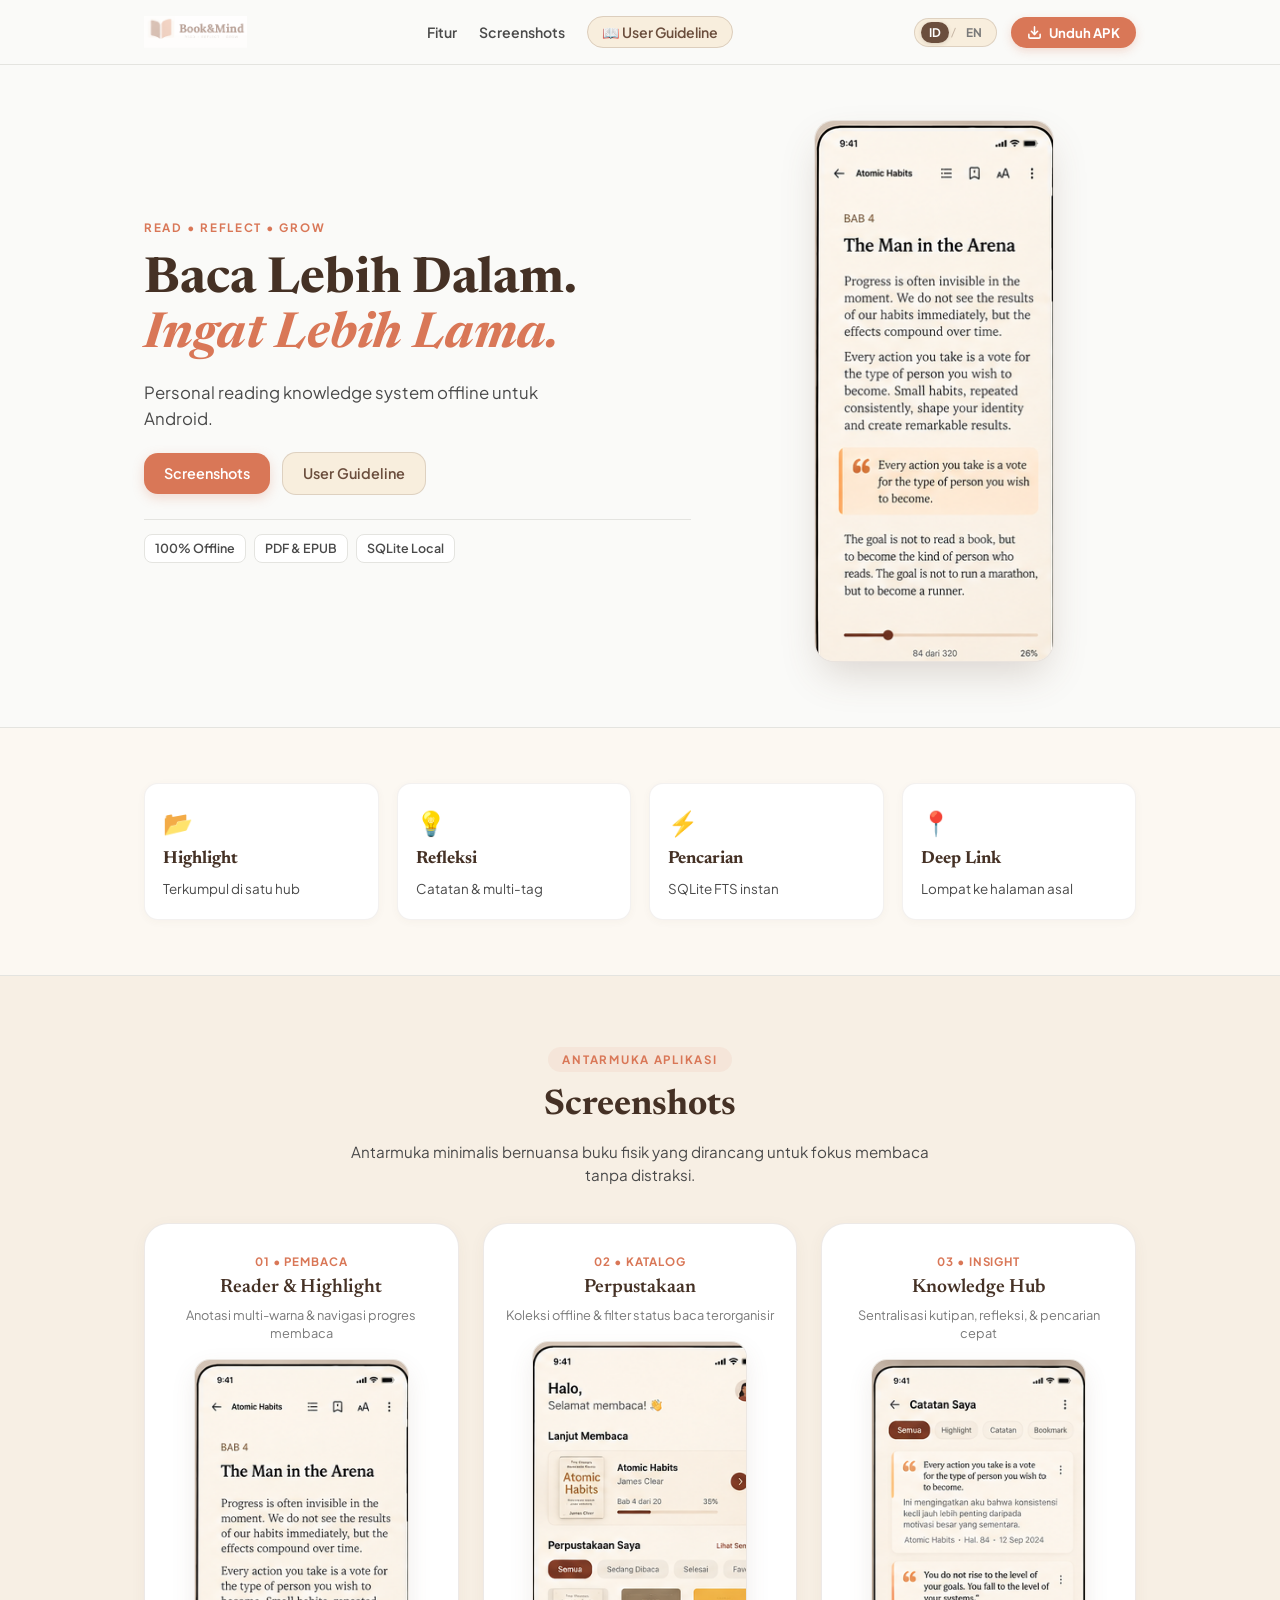
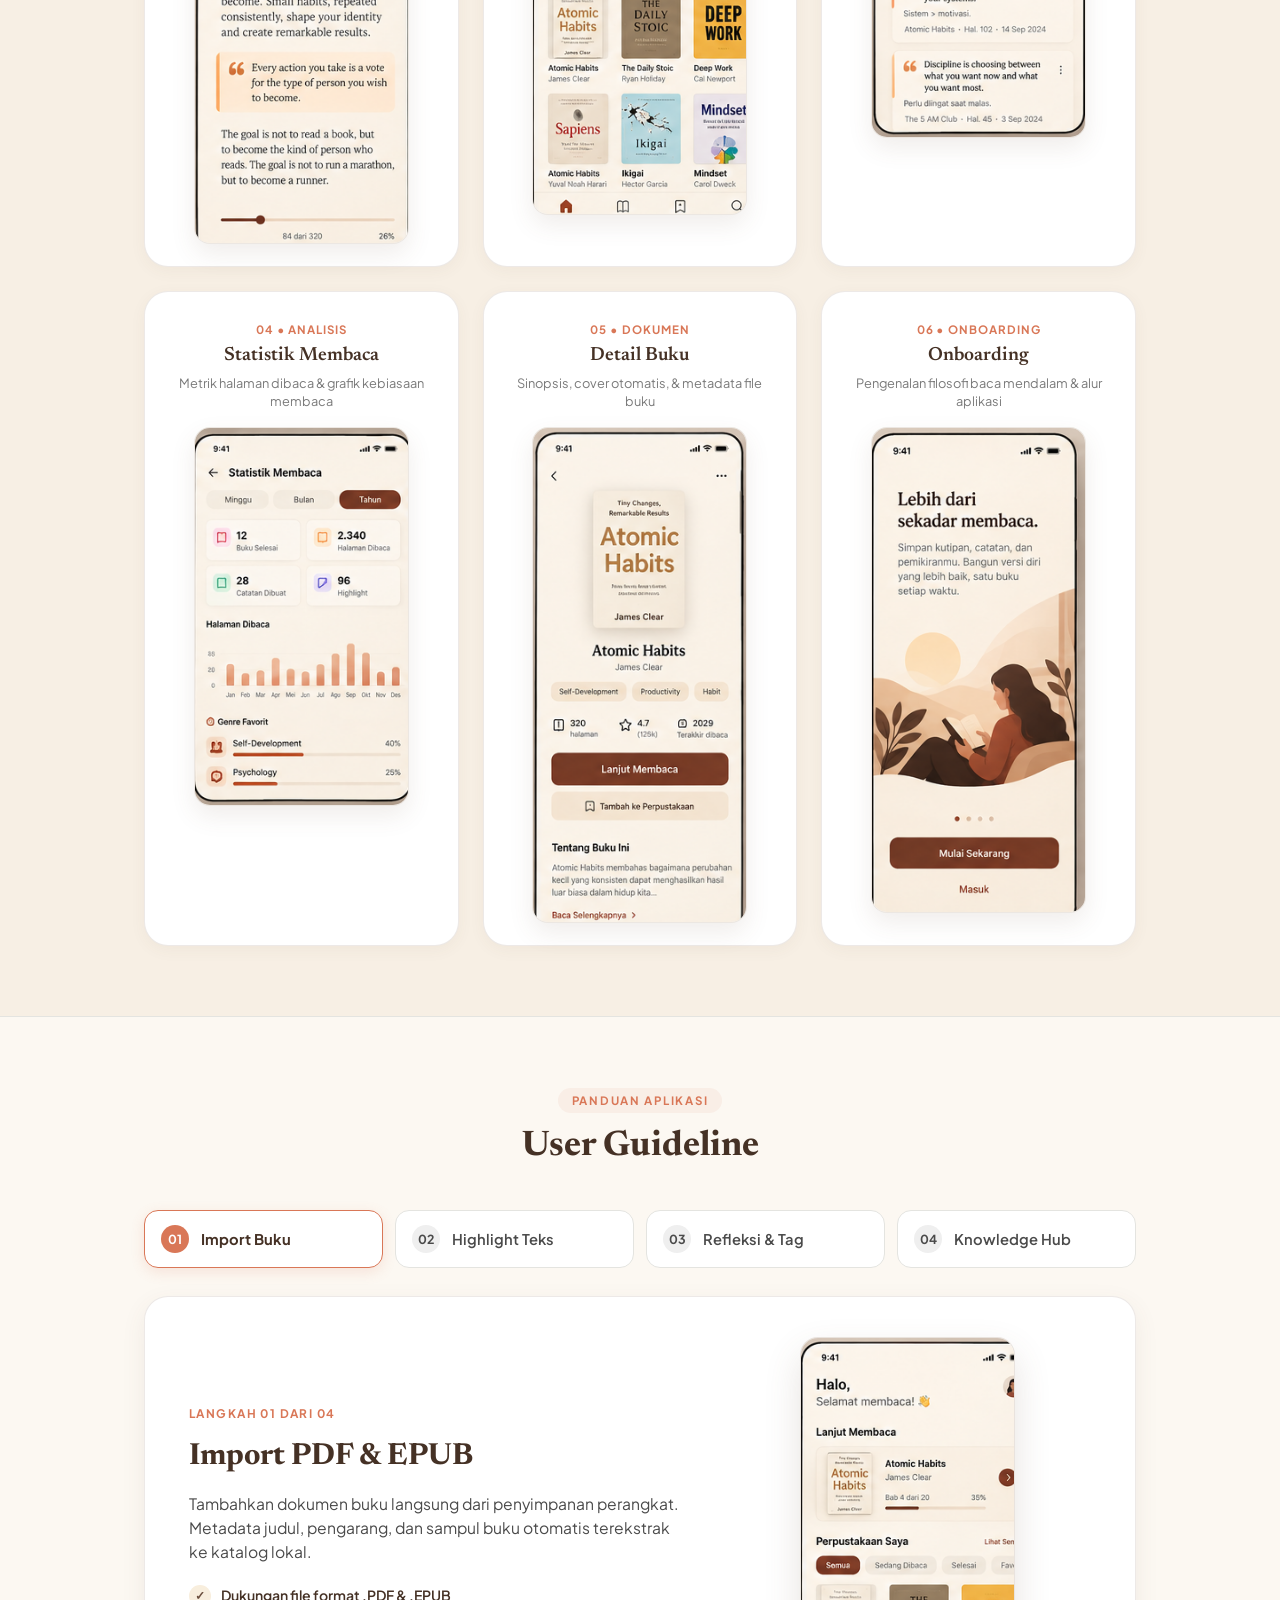
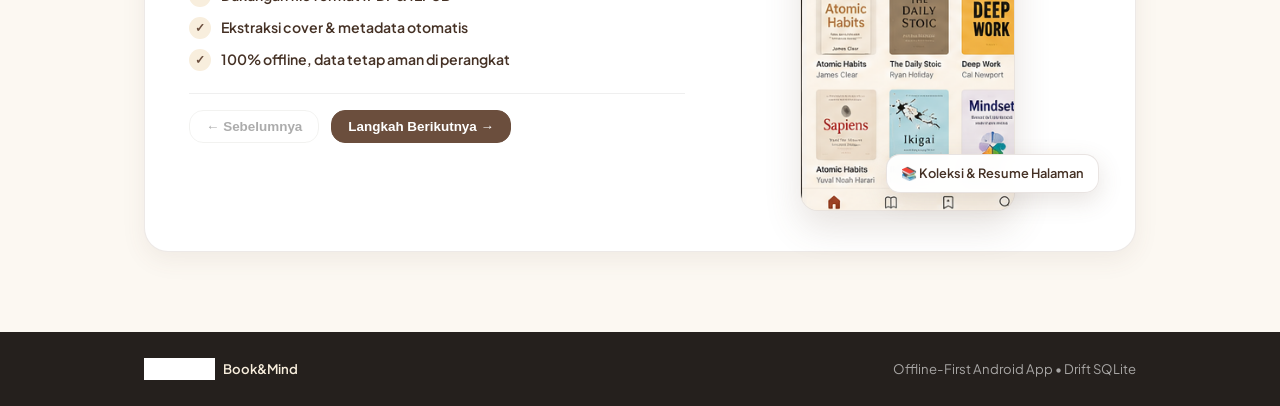
==== landing-page/index.html @ e92c0a08 "chore(branding): rebrand app from BookMind to Book&Mind across all assets and code" ====
<!DOCTYPE html>
<html lang="id">
<head>
  <meta charset="UTF-8">
  <meta name="viewport" content="width=device-width, initial-scale=1.0">
  <title>Book&amp;Mind — Personal Reading Knowledge System</title>
  <link rel="icon" type="image/png" href="assets/app_icon.png">
  <link rel="stylesheet" href="styles.css">
</head>
<body>

  <!-- Navbar -->
  <header class="navbar-wrap">
    <div class="container navbar">
      <a href="#" class="brand-logo" aria-label="Book&amp;Mind Home">
        <img src="assets/logo_brand.png" alt="Book&amp;Mind">
      </a>

      <ul class="nav-links">
        <li><a href="#fitur" class="nav-link" data-i18n="navFeatures">Fitur</a></li>
        <li><a href="#screenshots" class="nav-link" data-i18n="navScreenshots">Screenshots</a></li>
        <li><a href="#user-guideline" class="nav-link guide-pill" data-i18n="navGuideline">📖 User Guideline</a></li>
      </ul>

      <div class="nav-actions">
        <!-- Language Switcher -->
        <div class="lang-switch-wrap" role="group" aria-label="Language Switcher">
          <button class="lang-toggle-btn active" data-lang="id" id="langIdBtn" aria-label="Bahasa Indonesia">ID</button>
          <span class="lang-divider">/</span>
          <button class="lang-toggle-btn" data-lang="en" id="langEnBtn" aria-label="English">EN</button>
        </div>

        <!-- Download APK Button -->
        <button class="btn btn-download-apk" id="downloadApkBtn" aria-label="Download APK">
          <svg width="15" height="15" viewBox="0 0 24 24" fill="none" stroke="currentColor" stroke-width="2.5" stroke-linecap="round" stroke-linejoin="round">
            <path d="M21 15v4a2 2 0 0 1-2 2H5a2 2 0 0 1-2-2v-4"></path>
            <polyline points="7 10 12 15 17 10"></polyline>
            <line x1="12" y1="15" x2="12" y2="3"></line>
          </svg>
          <span data-i18n="navDownloadApk">Unduh APK</span>
        </button>
      </div>
    </div>
  </header>

  <!-- Hero Section -->
  <section class="hero">
    <div class="container hero-layout">
      <div class="hero-text">
        <div class="hero-tagline" data-i18n="heroTagline">READ &bull; REFLECT &bull; GROW</div>
        <h1 class="hero-title" data-i18n="heroTitle">Baca Lebih Dalam.<br><span>Ingat Lebih Lama.</span></h1>
        <p class="hero-desc" data-i18n="heroDesc">Personal reading knowledge system offline untuk Android.</p>

        <div class="hero-cta">
          <a href="#screenshots" class="btn btn-terracotta" data-i18n="heroBtnScreenshots">Screenshots</a>
          <a href="#user-guideline" class="btn btn-secondary" data-i18n="heroBtnGuideline">User Guideline</a>
        </div>

        <div class="hero-pills">
          <div class="pill-item" data-i18n="heroPillOffline">100% Offline</div>
          <div class="pill-item" data-i18n="heroPillFormats">PDF &amp; EPUB</div>
          <div class="pill-item" data-i18n="heroPillSqlite">SQLite Local</div>
        </div>
      </div>

      <!-- Hero Screen (Frameless & Clean) -->
      <div class="hero-phone-wrap">
        <div class="hero-screen-wrap">
          <img src="assets/reader_highlight.png" alt="Book&amp;Mind Reader" class="hero-screen-img" id="heroImg">
        </div>
      </div>
    </div>
  </section>

  <!-- Minimal 4-Grid Features -->
  <section class="features-section" id="fitur">
    <div class="container">
      <div class="features-grid-4">
        <div class="feat-card">
          <div class="feat-icon">📂</div>
          <h3 data-i18n="feat1Title">Highlight</h3>
          <span data-i18n="feat1Desc">Terkumpul di satu hub</span>
        </div>

        <div class="feat-card">
          <div class="feat-icon">💡</div>
          <h3 data-i18n="feat2Title">Refleksi</h3>
          <span data-i18n="feat2Desc">Catatan &amp; multi-tag</span>
        </div>

        <div class="feat-card">
          <div class="feat-icon">⚡</div>
          <h3 data-i18n="feat3Title">Pencarian</h3>
          <span data-i18n="feat3Desc">SQLite FTS instan</span>
        </div>

        <div class="feat-card">
          <div class="feat-icon">📍</div>
          <h3 data-i18n="feat4Title">Deep Link</h3>
          <span data-i18n="feat4Desc">Lompat ke halaman asal</span>
        </div>
      </div>
    </div>
  </section>

  <!-- Screenshots Showcase (Frameless, Clean, Non-clickable) -->
  <section class="ui-section" id="screenshots">
    <div class="container">
      <div class="section-head">
        <div class="section-tag" data-i18n="screensTag">ANTARMUKA APLIKASI</div>
        <h2 data-i18n="screensTitle">Screenshots</h2>
        <p class="section-sub" data-i18n="screensSub">Antarmuka minimalis bernuansa buku fisik yang dirancang untuk fokus membaca tanpa distraksi.</p>
      </div>

      <div class="ui-grid-6">
        <!-- 01: Reader & Highlight -->
        <div class="ui-card">
          <div class="ui-card-meta">
            <span class="ui-card-tag" data-i18n="card1Tag">01 &bull; PEMBACA</span>
            <h3 class="ui-card-title" data-i18n="card1Title">Reader &amp; Highlight</h3>
            <p class="ui-card-desc" data-i18n="card1Desc">Anotasi multi-warna &amp; navigasi progres membaca</p>
          </div>
          <div class="ui-screen-wrap">
            <img src="assets/reader_highlight.png" alt="Reader &amp; Highlight" class="ui-screen-img" id="screenImg1" loading="lazy">
          </div>
        </div>

        <!-- 02: Perpustakaan -->
        <div class="ui-card">
          <div class="ui-card-meta">
            <span class="ui-card-tag" data-i18n="card2Tag">02 &bull; KATALOG</span>
            <h3 class="ui-card-title" data-i18n="card2Title">Perpustakaan</h3>
            <p class="ui-card-desc" data-i18n="card2Desc">Koleksi offline &amp; filter status baca terorganisir</p>
          </div>
          <div class="ui-screen-wrap">
            <img src="assets/home_library.png" alt="Perpustakaan" class="ui-screen-img" id="screenImg2" loading="lazy">
          </div>
        </div>

        <!-- 03: Knowledge Hub -->
        <div class="ui-card">
          <div class="ui-card-meta">
            <span class="ui-card-tag" data-i18n="card3Tag">03 &bull; INSIGHT</span>
            <h3 class="ui-card-title" data-i18n="card3Title">Knowledge Hub</h3>
            <p class="ui-card-desc" data-i18n="card3Desc">Sentralisasi kutipan, refleksi, &amp; pencarian cepat</p>
          </div>
          <div class="ui-screen-wrap">
            <img src="assets/knowledge_hub.png" alt="Knowledge Hub" class="ui-screen-img" id="screenImg3" loading="lazy">
          </div>
        </div>

        <!-- 04: Statistik Membaca -->
        <div class="ui-card">
          <div class="ui-card-meta">
            <span class="ui-card-tag" data-i18n="card4Tag">04 &bull; ANALISIS</span>
            <h3 class="ui-card-title" data-i18n="card4Title">Statistik Membaca</h3>
            <p class="ui-card-desc" data-i18n="card4Desc">Metrik halaman dibaca &amp; grafik kebiasaan membaca</p>
          </div>
          <div class="ui-screen-wrap">
            <img src="assets/reading_stats.png" alt="Statistik Membaca" class="ui-screen-img" id="screenImg4" loading="lazy">
          </div>
        </div>

        <!-- 05: Detail Buku -->
        <div class="ui-card">
          <div class="ui-card-meta">
            <span class="ui-card-tag" data-i18n="card5Tag">05 &bull; DOKUMEN</span>
            <h3 class="ui-card-title" data-i18n="card5Title">Detail Buku</h3>
            <p class="ui-card-desc" data-i18n="card5Desc">Sinopsis, cover otomatis, &amp; metadata file buku</p>
          </div>
          <div class="ui-screen-wrap">
            <img src="assets/book_detail.png" alt="Detail Buku" class="ui-screen-img" id="screenImg5" loading="lazy">
          </div>
        </div>

        <!-- 06: Onboarding -->
        <div class="ui-card">
          <div class="ui-card-meta">
            <span class="ui-card-tag" data-i18n="card6Tag">06 &bull; ONBOARDING</span>
            <h3 class="ui-card-title" data-i18n="card6Title">Onboarding</h3>
            <p class="ui-card-desc" data-i18n="card6Desc">Pengenalan filosofi baca mendalam &amp; alur aplikasi</p>
          </div>
          <div class="ui-screen-wrap">
            <img src="assets/onboarding.png" alt="Onboarding" class="ui-screen-img" id="screenImg6" loading="lazy">
          </div>
        </div>
      </div>
    </div>
  </section>

  <!-- User Guideline (Enhanced & Frameless Showcase) -->
  <section class="guideline-section" id="user-guideline">
    <div class="container">
      <div class="section-head">
        <div class="section-tag" data-i18n="guideSectionTag">PANDUAN APLIKASI</div>
        <h2 data-i18n="guideSectionTitle">User Guideline</h2>
      </div>

      <!-- Segmented Stepper Bar -->
      <div class="guide-stepper-bar">
        <div class="g-step-tab active" data-step="1">
          <span class="g-num-badge">01</span>
          <span class="g-step-title" data-i18n="guideTab1">Import Buku</span>
        </div>
        <div class="g-step-tab" data-step="2">
          <span class="g-num-badge">02</span>
          <span class="g-step-title" data-i18n="guideTab2">Highlight Teks</span>
        </div>
        <div class="g-step-tab" data-step="3">
          <span class="g-num-badge">03</span>
          <span class="g-step-title" data-i18n="guideTab3">Refleksi &amp; Tag</span>
        </div>
        <div class="g-step-tab" data-step="4">
          <span class="g-num-badge">04</span>
          <span class="g-step-title" data-i18n="guideTab4">Knowledge Hub</span>
        </div>
      </div>

      <!-- Main Showcase Card (2-Column Split) -->
      <div class="guide-showcase-card">
        <!-- Left Column: Step Details -->
        <div class="guide-info-side">
          <div class="guide-step-tag" id="guideTag">LANGKAH 01 DARI 04</div>
          <h3 class="guide-step-h3" id="guideTitle">Import PDF &amp; EPUB</h3>
          <p class="guide-step-lead" id="guideLead">
            Tambahkan dokumen buku langsung dari penyimpanan perangkat. Metadata judul, pengarang, dan sampul buku otomatis terekstrak ke katalog lokal.
          </p>

          <ul class="guide-bullet-list" id="guideBullets">
            <li class="guide-bullet-item">
              <span class="guide-bullet-icon">✓</span>
              <span>Dukungan file format .PDF &amp; .EPUB</span>
            </li>
            <li class="guide-bullet-item">
              <span class="guide-bullet-icon">✓</span>
              <span>Ekstraksi cover &amp; metadata otomatis</span>
            </li>
            <li class="guide-bullet-item">
              <span class="guide-bullet-icon">✓</span>
              <span>100% offline, data tetap aman di perangkat</span>
            </li>
          </ul>

          <div class="guide-actions-row">
            <button class="guide-step-btn" id="guidePrev">&larr; Sebelumnya</button>
            <button class="guide-step-btn next-btn" id="guideNext">Langkah Berikutnya &rarr;</button>
          </div>
        </div>

        <!-- Right Column: Frameless Clean Screenshot Showcase -->
        <div class="guide-mockup-side">
          <div class="guide-screen-wrap">
            <img src="assets/home_library.png" alt="Preview Panduan" class="guide-screen-img" id="guideImg">
          </div>
          <div class="guide-floating-badge" id="guideBadge">
            📚 Koleksi &amp; Resume Halaman
          </div>
        </div>
      </div>
    </div>
  </section>

  <!-- Footer -->
  <footer class="footer-min">
    <div class="container footer-flex">
      <div class="footer-brand">
        <img src="assets/logo_brand.png" alt="Book&amp;Mind">
        <span>Book&amp;Mind</span>
      </div>
      <div data-i18n="footerNote">Offline-First Android App &bull; Drift SQLite</div>
    </div>
  </footer>

  <!-- Toast Notice for Download APK -->
  <div class="toast-notice" id="toastNotice" role="alert" aria-live="polite"></div>

  <script src="script.js"></script>
</body>
</html>
---- landing-page/styles.css ----
/* ===================================================================
   Book&Mind - Minimalist & Presentable Stylesheet
   Palette: Coffee (#6B4E3D), Terracotta (#D97757), Cream (#F8EEDD)
   Neutrals: N900 (#1A1A1A), N700 (#4A4A4A), N500 (#7A7A7A), N300 (#E4E4E0), N100 (#FAFAF8)
   =================================================================== */

@import url('https://fonts.googleapis.com/css2?family=Newsreader:ital,opsz,wght@0,6..72,500;0,6..72,600;0,6..72,700;1,6..72,500&family=Plus+Jakarta+Sans:wght@400;500;600;700&display=swap');

:root {
  --coffee: #6B4E3D;
  --coffee-dark: #453125;
  --terracotta: #D97757;
  --terracotta-dark: #B85839;
  --cream: #F8EEDD;
  --cream-soft: #FCF8F2;
  --cream-light: #F7EFE4;

  --n900: #1A1A1A;
  --n700: #4A4A4A;
  --n500: #7A7A7A;
  --n300: #E4E4E0;
  --n200: #EFEFEF;
  --n100: #FAFAF8;
  --white: #FFFFFF;

  --font-serif: 'Newsreader', Georgia, serif;
  --font-sans: 'Plus Jakarta Sans', -apple-system, sans-serif;

  --container: 1040px;
  --radius-sm: 8px;
  --radius-md: 14px;
  --radius-lg: 24px;
  --radius-full: 9999px;

  --shadow-sm: 0 2px 8px rgba(107, 78, 61, 0.04);
  --shadow-md: 0 8px 24px rgba(107, 78, 61, 0.08);
  --shadow-lg: 0 16px 36px rgba(107, 78, 61, 0.12);
}

*, *::before, *::after {
  box-sizing: border-box;
  margin: 0;
  padding: 0;
}

html {
  scroll-behavior: smooth;
  font-size: 16px;
  -webkit-font-smoothing: antialiased;
}

body {
  font-family: var(--font-sans);
  background-color: var(--n100);
  color: var(--n900);
  line-height: 1.5;
  overflow-x: hidden;
}

a {
  color: inherit;
  text-decoration: none;
}

img {
  max-width: 100%;
  height: auto;
  display: block;
}

.container {
  width: 100%;
  max-width: var(--container);
  margin: 0 auto;
  padding: 0 24px;
}

h1, h2, h3, h4 {
  font-family: var(--font-serif);
  color: var(--coffee-dark);
}

/* Minimal Buttons */
.btn {
  display: inline-flex;
  align-items: center;
  justify-content: center;
  gap: 8px;
  padding: 10px 20px;
  border-radius: var(--radius-md);
  font-size: 0.9rem;
  font-weight: 600;
  transition: all 0.2s ease;
  cursor: pointer;
  border: none;
}

.btn-terracotta {
  background: var(--terracotta);
  color: var(--white);
  box-shadow: 0 4px 12px rgba(217, 119, 87, 0.25);
}

.btn-terracotta:hover {
  background: var(--terracotta-dark);
  transform: translateY(-1px);
}

.btn-secondary {
  background: var(--cream);
  color: var(--coffee);
  border: 1px solid rgba(107, 78, 61, 0.18);
}

.btn-secondary:hover {
  background: #f1e3cc;
  transform: translateY(-1px);
}

/* Navbar */
.navbar-wrap {
  position: sticky;
  top: 0;
  z-index: 100;
  background: rgba(250, 250, 248, 0.94);
  backdrop-filter: blur(12px);
  -webkit-backdrop-filter: blur(12px);
  border-bottom: 1px solid var(--n300);
}

.navbar {
  display: flex;
  align-items: center;
  justify-content: space-between;
  height: 64px;
}

.brand-logo img {
  height: 32px;
}

.nav-links {
  display: flex;
  align-items: center;
  gap: 22px;
  list-style: none;
}

.nav-link {
  font-size: 0.88rem;
  font-weight: 600;
  color: var(--n700);
  transition: color 0.2s;
}

.nav-link:hover {
  color: var(--coffee);
}

.guide-pill {
  background: var(--cream);
  color: var(--coffee);
  padding: 6px 14px;
  border-radius: var(--radius-full);
  border: 1px solid rgba(107, 78, 61, 0.2);
  transition: all 0.2s;
}

.guide-pill:hover {
  background: var(--terracotta);
  color: var(--white);
  border-color: var(--terracotta);
}

/* Navbar Actions (Lang Switcher & Download APK) */
.nav-actions {
  display: flex;
  align-items: center;
  gap: 14px;
}

.lang-switch-wrap {
  display: inline-flex;
  align-items: center;
  gap: 2px;
  background: var(--cream);
  border: 1px solid rgba(107, 78, 61, 0.18);
  border-radius: var(--radius-full);
  padding: 3px 6px;
}

.lang-toggle-btn {
  background: transparent;
  border: none;
  font-size: 0.74rem;
  font-weight: 700;
  color: var(--n500);
  cursor: pointer;
  padding: 3px 8px;
  border-radius: var(--radius-full);
  transition: all 0.2s ease;
  font-family: var(--font-sans);
}

.lang-toggle-btn:hover {
  color: var(--coffee-dark);
}

.lang-toggle-btn.active {
  background: var(--coffee);
  color: var(--white);
  box-shadow: 0 1px 4px rgba(107, 78, 61, 0.2);
}

.lang-divider {
  font-size: 0.72rem;
  color: rgba(107, 78, 61, 0.35);
  user-select: none;
}

.btn-download-apk {
  display: inline-flex;
  align-items: center;
  gap: 7px;
  background: var(--terracotta);
  color: var(--white);
  padding: 7px 16px;
  border-radius: var(--radius-full);
  font-size: 0.82rem;
  font-weight: 700;
  border: none;
  cursor: pointer;
  transition: all 0.2s ease;
  box-shadow: 0 3px 10px rgba(217, 119, 87, 0.25);
  font-family: var(--font-sans);
}

.btn-download-apk:hover {
  background: var(--terracotta-dark);
  transform: translateY(-1px);
  box-shadow: 0 5px 14px rgba(217, 119, 87, 0.35);
}

.btn-download-apk:active {
  transform: translateY(0);
}

.btn-download-apk svg {
  flex-shrink: 0;
}

/* Hero */
.hero {
  padding: 55px 0 65px;
}

.hero-layout {
  display: grid;
  grid-template-columns: 1.15fr 0.85fr;
  align-items: center;
  gap: 40px;
}

.hero-text {
  display: flex;
  flex-direction: column;
  gap: 16px;
}

.hero-tagline {
  font-size: 0.72rem;
  font-weight: 700;
  letter-spacing: 0.15em;
  color: var(--terracotta);
}

.hero-title {
  font-size: 3.1rem;
  font-weight: 700;
  line-height: 1.12;
  color: var(--coffee-dark);
}

.hero-title span {
  color: var(--terracotta);
  font-style: italic;
}

.hero-desc {
  font-size: 1.05rem;
  color: var(--n700);
  line-height: 1.55;
  max-width: 460px;
}

.hero-cta {
  display: flex;
  align-items: center;
  gap: 12px;
  margin-top: 4px;
}

.hero-pills {
  display: flex;
  flex-wrap: wrap;
  gap: 8px;
  margin-top: 8px;
  padding-top: 14px;
  border-top: 1px solid var(--n300);
}

.pill-item {
  font-size: 0.78rem;
  font-weight: 600;
  color: var(--n700);
  background: var(--white);
  padding: 4px 10px;
  border-radius: var(--radius-sm);
  border: 1px solid var(--n300);
}

.hero-phone-wrap {
  display: flex;
  justify-content: center;
}

/* Hero Frameless Screen */
.hero-screen-wrap {
  display: flex;
  justify-content: center;
  align-items: center;
}

.hero-screen-img {
  width: 100%;
  max-width: 240px;
  border-radius: 20px;
  box-shadow: 0 18px 40px -8px rgba(107, 78, 61, 0.22);
  border: 1px solid rgba(107, 78, 61, 0.12);
  background: #FAF8F5;
  display: block;
  transition: transform 0.25s ease, box-shadow 0.25s ease;
}

.hero-screen-img:hover {
  transform: translateY(-4px);
  box-shadow: 0 22px 46px -6px rgba(107, 78, 61, 0.28);
}

/* Minimal 4-Grid Features */
.features-section {
  padding: 55px 0;
  background: var(--cream-soft);
  border-top: 1px solid var(--n300);
  border-bottom: 1px solid var(--n300);
}

.features-grid-4 {
  display: grid;
  grid-template-columns: repeat(4, 1fr);
  gap: 18px;
}

.feat-card {
  background: var(--white);
  border-radius: var(--radius-md);
  padding: 20px 18px;
  border: 1px solid rgba(107, 78, 61, 0.08);
  box-shadow: var(--shadow-sm);
  display: flex;
  flex-direction: column;
  gap: 6px;
  transition: transform 0.2s;
}

.feat-card:hover {
  transform: translateY(-3px);
  border-color: var(--terracotta);
}

.feat-icon {
  font-size: 1.5rem;
}

.feat-card h3 {
  font-size: 1.1rem;
}

.feat-card span {
  font-size: 0.84rem;
  color: var(--n700);
}

/* UI Showcase - Frameless, Tidy & Clean */
.ui-section {
  padding: 70px 0;
  background: var(--cream-light);
}

.section-head {
  text-align: center;
  margin-bottom: 36px;
}

.section-tag {
  display: inline-block;
  font-size: 0.72rem;
  font-weight: 700;
  letter-spacing: 0.15em;
  text-transform: uppercase;
  color: var(--terracotta);
  background: rgba(217, 119, 87, 0.08);
  padding: 4px 14px;
  border-radius: 20px;
  margin-bottom: 8px;
}

.section-head h2 {
  font-family: var(--font-serif);
  font-size: 2.2rem;
  color: var(--coffee-dark);
  margin: 0;
}

.section-sub {
  font-size: 0.95rem;
  color: var(--n700);
  max-width: 580px;
  margin: 8px auto 0;
  line-height: 1.5;
}

.ui-grid-6 {
  display: grid;
  grid-template-columns: repeat(3, 1fr);
  gap: 24px;
}

.ui-card {
  background: var(--white);
  border: 1px solid rgba(107, 78, 61, 0.12);
  border-radius: 24px;
  padding: 24px 20px 22px;
  box-shadow: 0 4px 16px rgba(107, 78, 61, 0.05);
  display: flex;
  flex-direction: column;
  align-items: center;
  text-align: center;
  transition: all 0.25s cubic-bezier(0.16, 1, 0.3, 1);
  position: relative;
  cursor: default;
}

.ui-card:hover {
  transform: translateY(-4px);
  box-shadow: 0 14px 32px rgba(107, 78, 61, 0.11);
  border-color: rgba(217, 119, 87, 0.35);
}

.ui-card-meta {
  margin-bottom: 16px;
  width: 100%;
}

.ui-card-tag {
  display: inline-block;
  font-size: 0.72rem;
  font-weight: 700;
  letter-spacing: 0.08em;
  color: var(--terracotta);
  text-transform: uppercase;
  margin-bottom: 4px;
}

.ui-card-title {
  font-family: var(--font-serif);
  font-size: 1.2rem;
  font-weight: 600;
  color: var(--coffee-dark);
  margin-bottom: 4px;
}

.ui-card-desc {
  font-size: 0.8rem;
  color: var(--n500);
  line-height: 1.4;
  margin: 0;
}

/* Frameless Screenshot Presentation */
.ui-screen-wrap {
  width: 100%;
  display: flex;
  justify-content: center;
  align-items: center;
}

.ui-screen-img {
  width: 100%;
  max-width: 215px;
  border-radius: 16px;
  box-shadow: 0 10px 24px rgba(107, 78, 61, 0.10);
  border: 1px solid rgba(107, 78, 61, 0.10);
  background: #FAF8F5;
  display: block;
  transition: transform 0.25s ease, box-shadow 0.25s ease;
}

.ui-card:hover .ui-screen-img {
  transform: translateY(-2px);
  box-shadow: 0 14px 28px rgba(107, 78, 61, 0.14);
}

/* ===================================================================
   ENHANCED USER GUIDELINE (Frameless 2-Column Showcase)
   =================================================================== */
.guideline-section {
  padding: 70px 0 80px;
  background: var(--cream-soft);
  border-top: 1px solid var(--n300);
}

/* Stepper Navigation Bar */
.guide-stepper-bar {
  display: grid;
  grid-template-columns: repeat(4, 1fr);
  gap: 12px;
  margin-bottom: 28px;
}

.g-step-tab {
  background: var(--white);
  border: 1.5px solid var(--n300);
  border-radius: var(--radius-md);
  padding: 14px 16px;
  cursor: pointer;
  display: flex;
  align-items: center;
  gap: 12px;
  transition: all 0.22s ease;
  user-select: none;
}

.g-step-tab:hover {
  border-color: rgba(217, 119, 87, 0.5);
  background: #FFFDFB;
}

.g-step-tab.active {
  background: var(--white);
  border-color: var(--terracotta);
  box-shadow: 0 4px 14px rgba(217, 119, 87, 0.16);
}

.g-num-badge {
  width: 28px;
  height: 28px;
  border-radius: 50%;
  background: var(--n200);
  color: var(--n700);
  font-size: 0.78rem;
  font-weight: 700;
  display: flex;
  align-items: center;
  justify-content: center;
  flex-shrink: 0;
  transition: all 0.2s;
}

.g-step-tab.active .g-num-badge {
  background: var(--terracotta);
  color: var(--white);
}

.g-step-title {
  font-size: 0.92rem;
  font-weight: 600;
  color: var(--n700);
  transition: color 0.2s;
}

.g-step-tab.active .g-step-title {
  color: var(--coffee-dark);
  font-weight: 700;
}

/* Main Showcase Card */
.guide-showcase-card {
  background: var(--white);
  border-radius: var(--radius-lg);
  border: 1px solid rgba(107, 78, 61, 0.12);
  box-shadow: var(--shadow-md);
  padding: 40px 44px;
  display: grid;
  grid-template-columns: 1.15fr 0.85fr;
  align-items: center;
  gap: 40px;
  position: relative;
}

/* Left Column: Step Details */
.guide-info-side {
  display: flex;
  flex-direction: column;
  gap: 16px;
}

.guide-step-tag {
  font-size: 0.74rem;
  font-weight: 700;
  letter-spacing: 0.12em;
  text-transform: uppercase;
  color: var(--terracotta);
}

.guide-step-h3 {
  font-size: 1.9rem;
  color: var(--coffee-dark);
  line-height: 1.2;
}

.guide-step-lead {
  font-size: 0.98rem;
  color: var(--n700);
  line-height: 1.55;
}

.guide-bullet-list {
  list-style: none;
  display: flex;
  flex-direction: column;
  gap: 10px;
  margin-top: 4px;
}

.guide-bullet-item {
  display: flex;
  align-items: center;
  gap: 10px;
  font-size: 0.88rem;
  font-weight: 600;
  color: var(--coffee-dark);
}

.guide-bullet-icon {
  width: 22px;
  height: 22px;
  border-radius: 50%;
  background: var(--cream);
  color: var(--coffee);
  display: flex;
  align-items: center;
  justify-content: center;
  font-size: 0.78rem;
  flex-shrink: 0;
}

/* Nav Buttons inside Step */
.guide-actions-row {
  display: flex;
  align-items: center;
  gap: 12px;
  margin-top: 6px;
  padding-top: 16px;
  border-top: 1px solid var(--n200);
}

.guide-step-btn {
  padding: 8px 16px;
  border-radius: var(--radius-md);
  font-size: 0.84rem;
  font-weight: 600;
  cursor: pointer;
  transition: all 0.2s;
  border: 1px solid var(--n300);
  background: var(--white);
  color: var(--n700);
}

.guide-step-btn:hover {
  background: var(--cream);
  color: var(--coffee-dark);
  border-color: rgba(107, 78, 61, 0.2);
}

.guide-step-btn.next-btn {
  background: var(--coffee);
  color: var(--white);
  border-color: var(--coffee);
}

.guide-step-btn.next-btn:hover {
  background: var(--coffee-dark);
}

/* Right Column: Frameless Clean Showcase & Floating Badge */
.guide-mockup-side {
  position: relative;
  display: flex;
  justify-content: center;
  align-items: center;
}

.guide-screen-wrap {
  position: relative;
  display: flex;
  justify-content: center;
  align-items: center;
}

.guide-screen-img {
  width: 100%;
  max-width: 215px;
  border-radius: 18px;
  box-shadow: 0 16px 36px rgba(107, 78, 61, 0.16);
  border: 1px solid rgba(107, 78, 61, 0.12);
  background: #FAF8F5;
  display: block;
  transition: opacity 0.2s ease, transform 0.25s ease;
}

.guide-screen-img:hover {
  transform: translateY(-3px);
}

.guide-floating-badge {
  position: absolute;
  bottom: 18px;
  right: -8px;
  z-index: 4;
  background: rgba(255, 255, 255, 0.96);
  backdrop-filter: blur(8px);
  padding: 9px 14px;
  border-radius: var(--radius-md);
  box-shadow: 0 8px 24px rgba(107, 78, 61, 0.16);
  border: 1px solid rgba(107, 78, 61, 0.15);
  font-size: 0.8rem;
  font-weight: 600;
  color: var(--coffee-dark);
  white-space: nowrap;
  display: flex;
  align-items: center;
  gap: 8px;
  animation: floatSubtle 3.5s ease-in-out infinite alternate;
}

@keyframes floatSubtle {
  0% { transform: translateY(0); }
  100% { transform: translateY(-6px); }
}

/* Footer */
.footer-min {
  background: #25201D;
  color: rgba(255, 255, 255, 0.6);
  padding: 26px 0;
  font-size: 0.82rem;
}

.footer-flex {
  display: flex;
  justify-content: space-between;
  align-items: center;
  flex-wrap: wrap;
  gap: 12px;
}

.footer-brand {
  display: flex;
  align-items: center;
  gap: 8px;
  color: var(--cream);
  font-weight: 600;
}

.footer-brand img {
  height: 22px;
  filter: brightness(0) invert(1);
}

/* Toast Notice */
.toast-notice {
  position: fixed;
  bottom: 28px;
  left: 50%;
  transform: translateX(-50%) translateY(30px);
  background: #25201D;
  color: #FFFFFF;
  padding: 12px 24px;
  border-radius: var(--radius-full);
  box-shadow: 0 12px 32px rgba(0, 0, 0, 0.25);
  font-size: 0.88rem;
  font-weight: 600;
  z-index: 1000;
  opacity: 0;
  pointer-events: none;
  transition: all 0.3s cubic-bezier(0.16, 1, 0.3, 1);
  border: 1px solid rgba(255, 255, 255, 0.15);
}

.toast-notice.show {
  opacity: 1;
  transform: translateX(-50%) translateY(0);
  pointer-events: auto;
}

/* Responsive */
@media (max-width: 900px) {
  .hero-layout { grid-template-columns: 1fr; text-align: center; }
  .hero-text { align-items: center; }
  .hero-cta { justify-content: center; }
  .hero-pills { justify-content: center; }
  .features-grid-4 { grid-template-columns: repeat(2, 1fr); }
  .ui-grid-6 { grid-template-columns: repeat(2, 1fr); gap: 20px; }
  .guide-stepper-bar { grid-template-columns: repeat(2, 1fr); }
  .guide-showcase-card { grid-template-columns: 1fr; padding: 32px 24px; text-align: center; }
  .guide-info-side { align-items: center; }
  .guide-actions-row { justify-content: center; }
  .guide-floating-badge { right: auto; bottom: -12px; }
}

@media (max-width: 680px) {
  .navbar { height: auto; padding: 12px 0; flex-wrap: wrap; gap: 12px; }
  .nav-links { order: 3; width: 100%; justify-content: center; gap: 14px; }
  .nav-actions { margin-left: auto; }
}

@media (max-width: 600px) {
  .hero-title { font-size: 2.2rem; }
  .features-grid-4 { grid-template-columns: 1fr; }
  .ui-grid-6 { grid-template-columns: 1fr; gap: 18px; }
  .ui-card { padding: 20px 16px 18px; }
  .guide-stepper-bar { grid-template-columns: 1fr; }
  .footer-flex { flex-direction: column; text-align: center; }
}
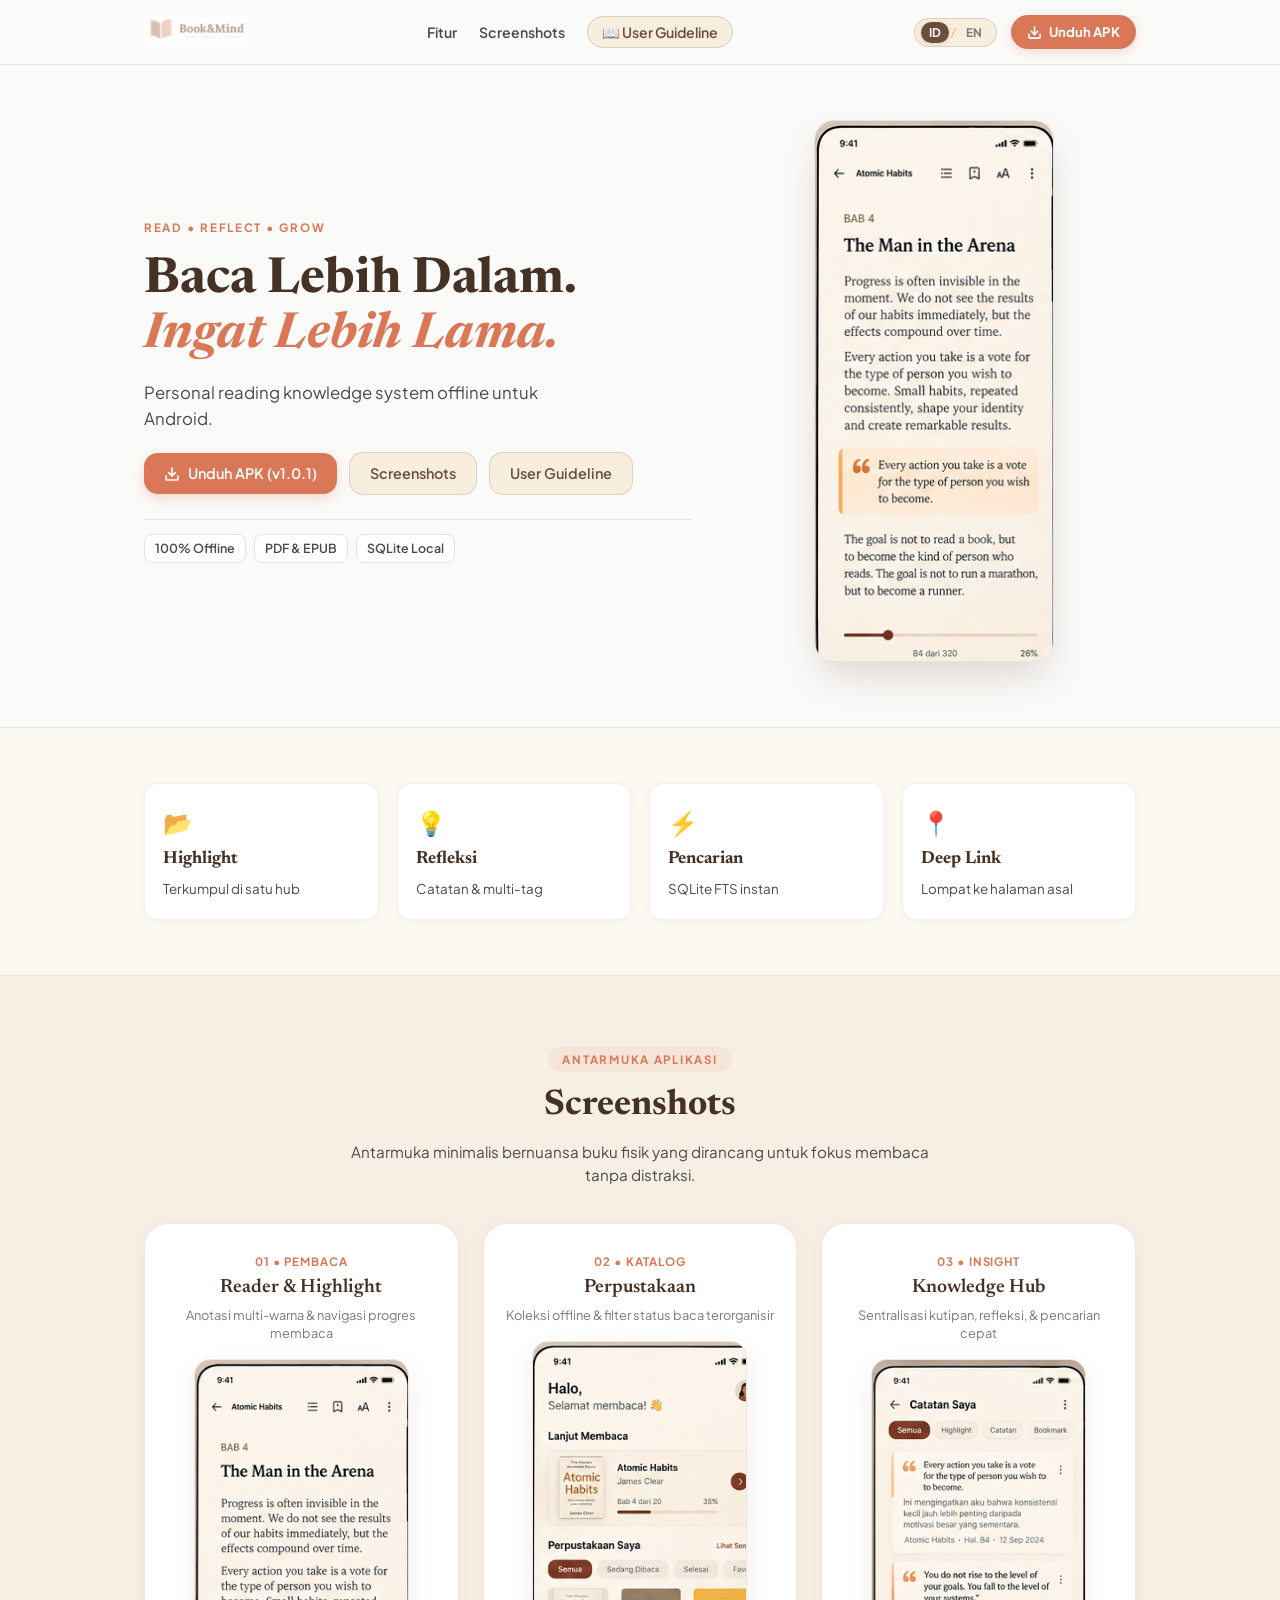
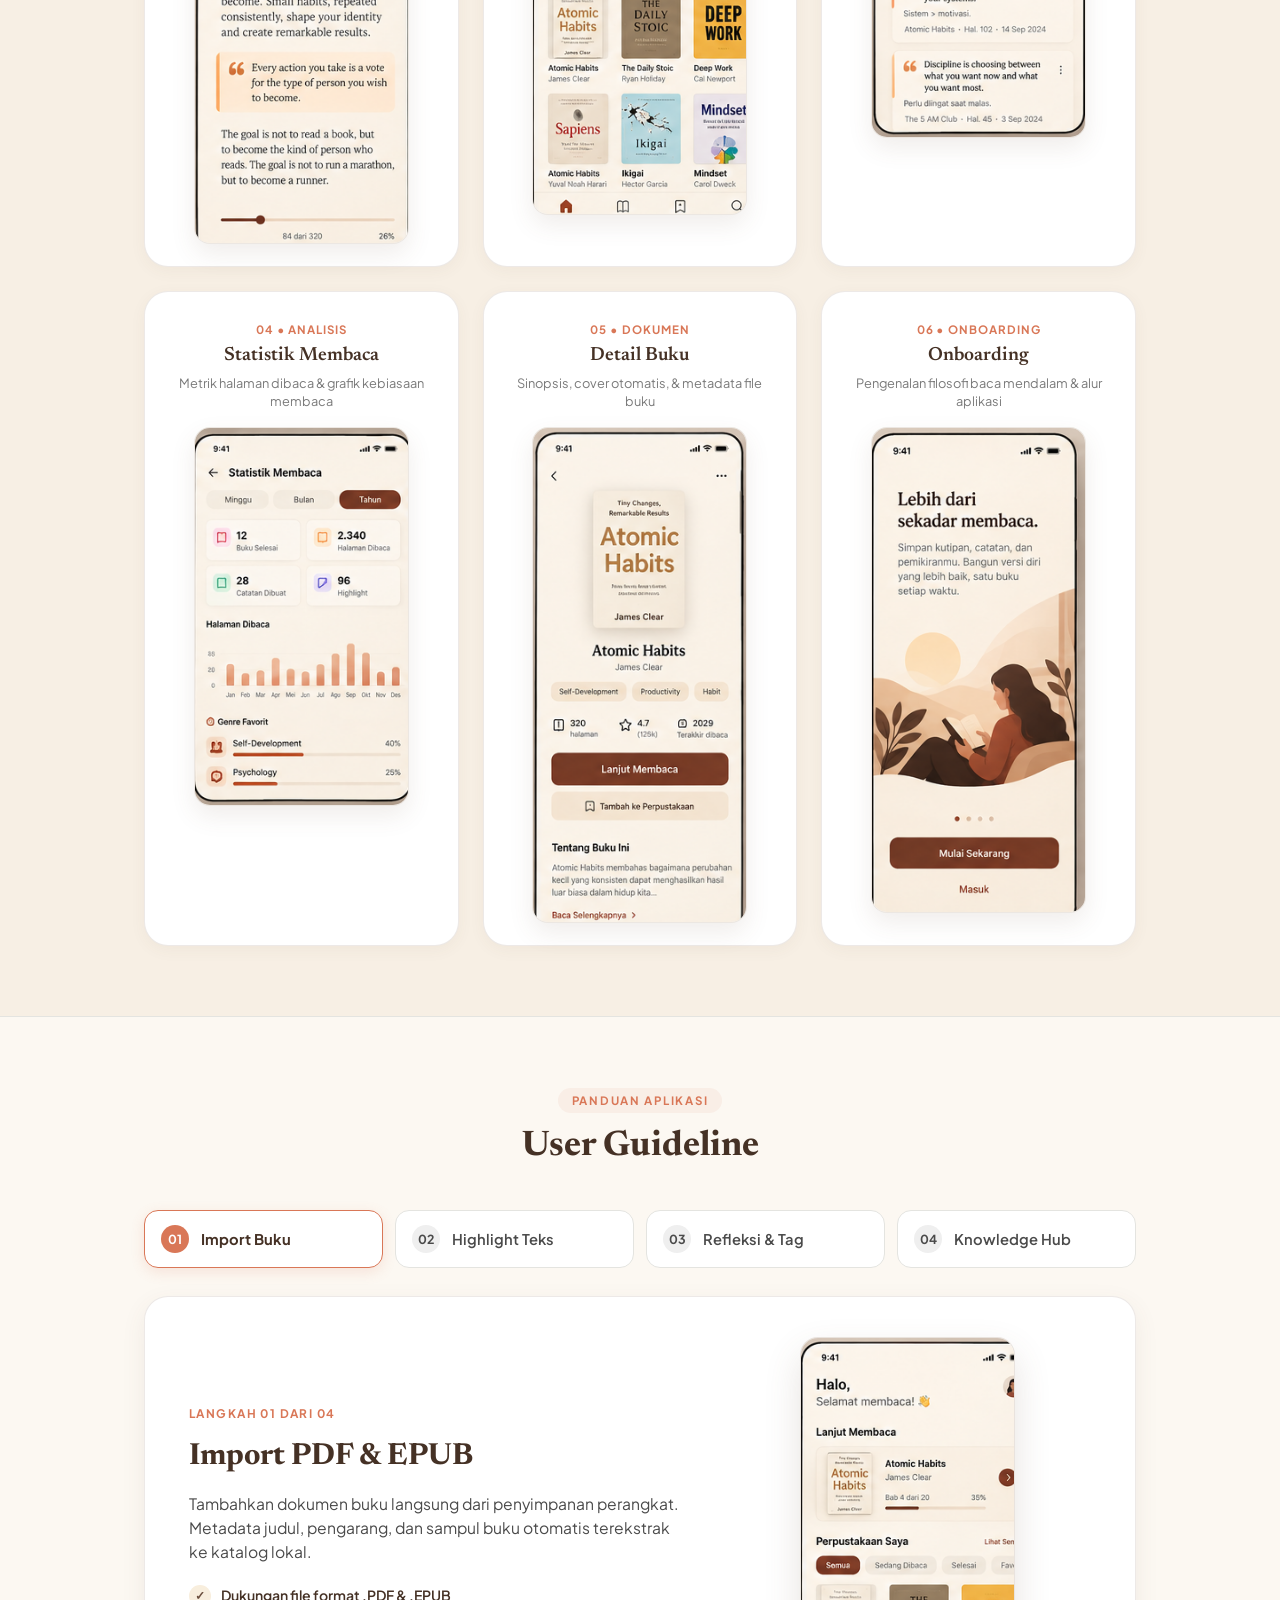
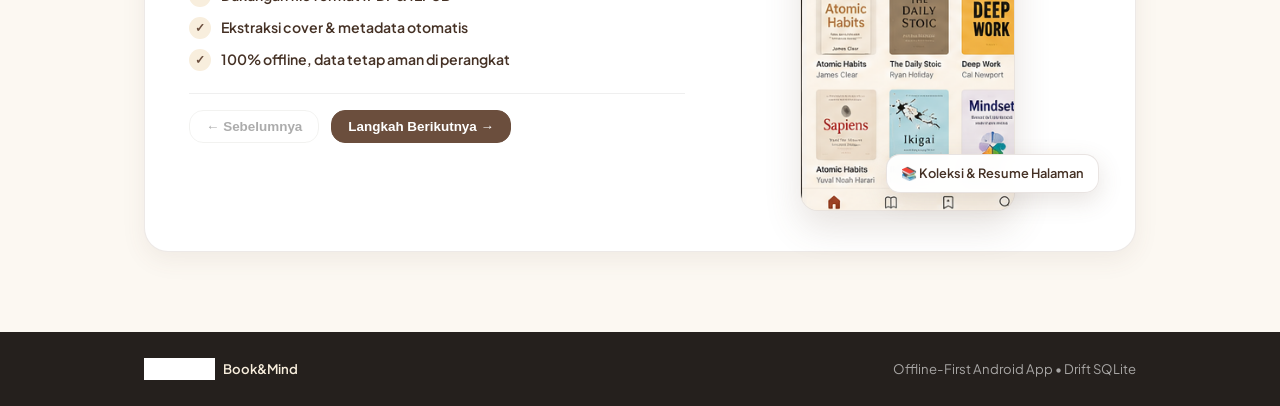
==== commit 771fa311: "fix(v1.0.0): HD cover artwork, official app icons & favicon, navbar add-notes UX, editable profile e" ====
--- a/landing-page/index.html
+++ b/landing-page/index.html
@@ -31,14 +31,14 @@
         </div>
 
         <!-- Download APK Button -->
-        <button class="btn btn-download-apk" id="downloadApkBtn" aria-label="Download APK">
+        <a href="https://github.com/smugh/BookMind/releases/download/v.1.0.1/BookMind-v1.0.1.apk" class="btn btn-download-apk" id="downloadApkBtn" aria-label="Download APK" target="_blank" rel="noopener noreferrer" download="BookMind-v1.0.1.apk">
           <svg width="15" height="15" viewBox="0 0 24 24" fill="none" stroke="currentColor" stroke-width="2.5" stroke-linecap="round" stroke-linejoin="round">
             <path d="M21 15v4a2 2 0 0 1-2 2H5a2 2 0 0 1-2-2v-4"></path>
             <polyline points="7 10 12 15 17 10"></polyline>
             <line x1="12" y1="15" x2="12" y2="3"></line>
           </svg>
           <span data-i18n="navDownloadApk">Unduh APK</span>
-        </button>
+        </a>
       </div>
     </div>
   </header>
@@ -52,7 +52,15 @@
         <p class="hero-desc" data-i18n="heroDesc">Personal reading knowledge system offline untuk Android.</p>
 
         <div class="hero-cta">
-          <a href="#screenshots" class="btn btn-terracotta" data-i18n="heroBtnScreenshots">Screenshots</a>
+          <a href="https://github.com/smugh/BookMind/releases/download/v.1.0.1/BookMind-v1.0.1.apk" class="btn btn-terracotta hero-btn-apk" target="_blank" rel="noopener noreferrer" download="BookMind-v1.0.1.apk">
+            <svg width="16" height="16" viewBox="0 0 24 24" fill="none" stroke="currentColor" stroke-width="2.5" stroke-linecap="round" stroke-linejoin="round">
+              <path d="M21 15v4a2 2 0 0 1-2 2H5a2 2 0 0 1-2-2v-4"></path>
+              <polyline points="7 10 12 15 17 10"></polyline>
+              <line x1="12" y1="15" x2="12" y2="3"></line>
+            </svg>
+            <span data-i18n="heroBtnDownload">Unduh APK (v1.0.1)</span>
+          </a>
+          <a href="#screenshots" class="btn btn-secondary" data-i18n="heroBtnScreenshots">Screenshots</a>
           <a href="#user-guideline" class="btn btn-secondary" data-i18n="heroBtnGuideline">User Guideline</a>
         </div>
 
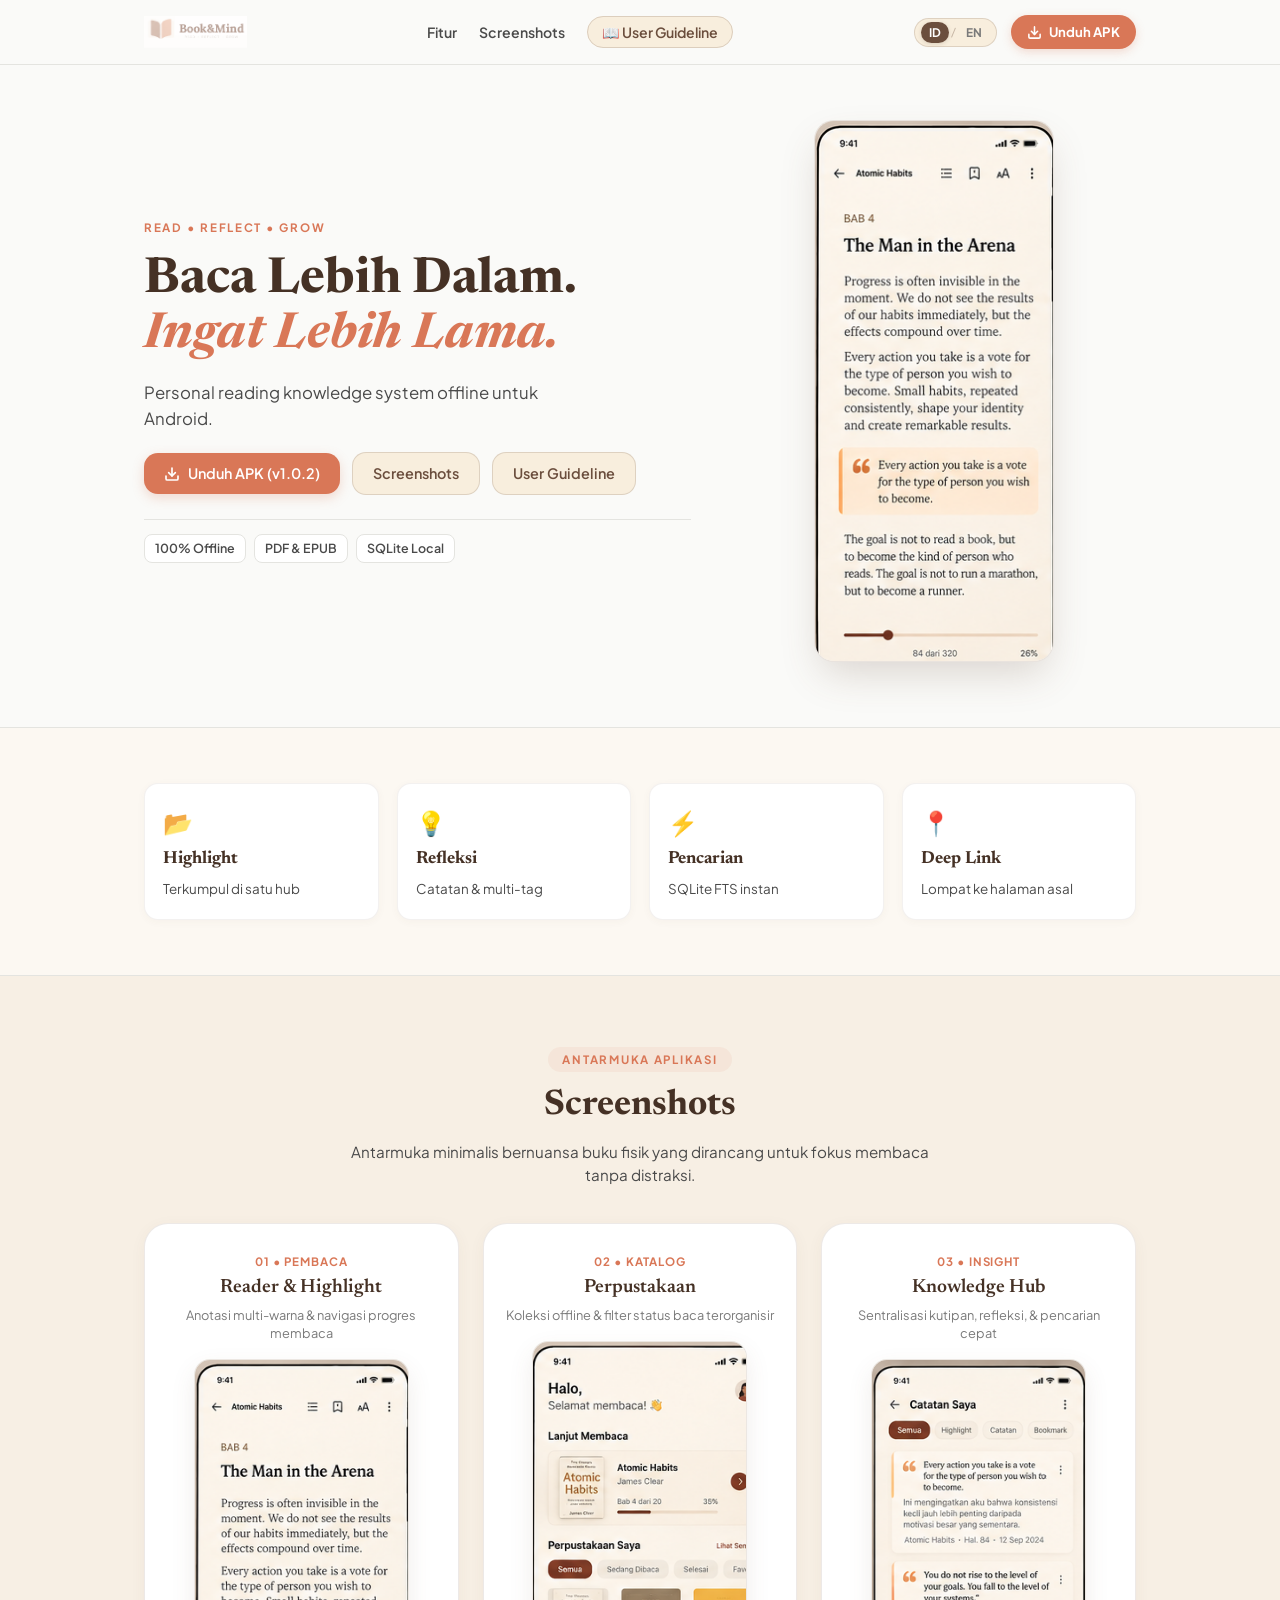
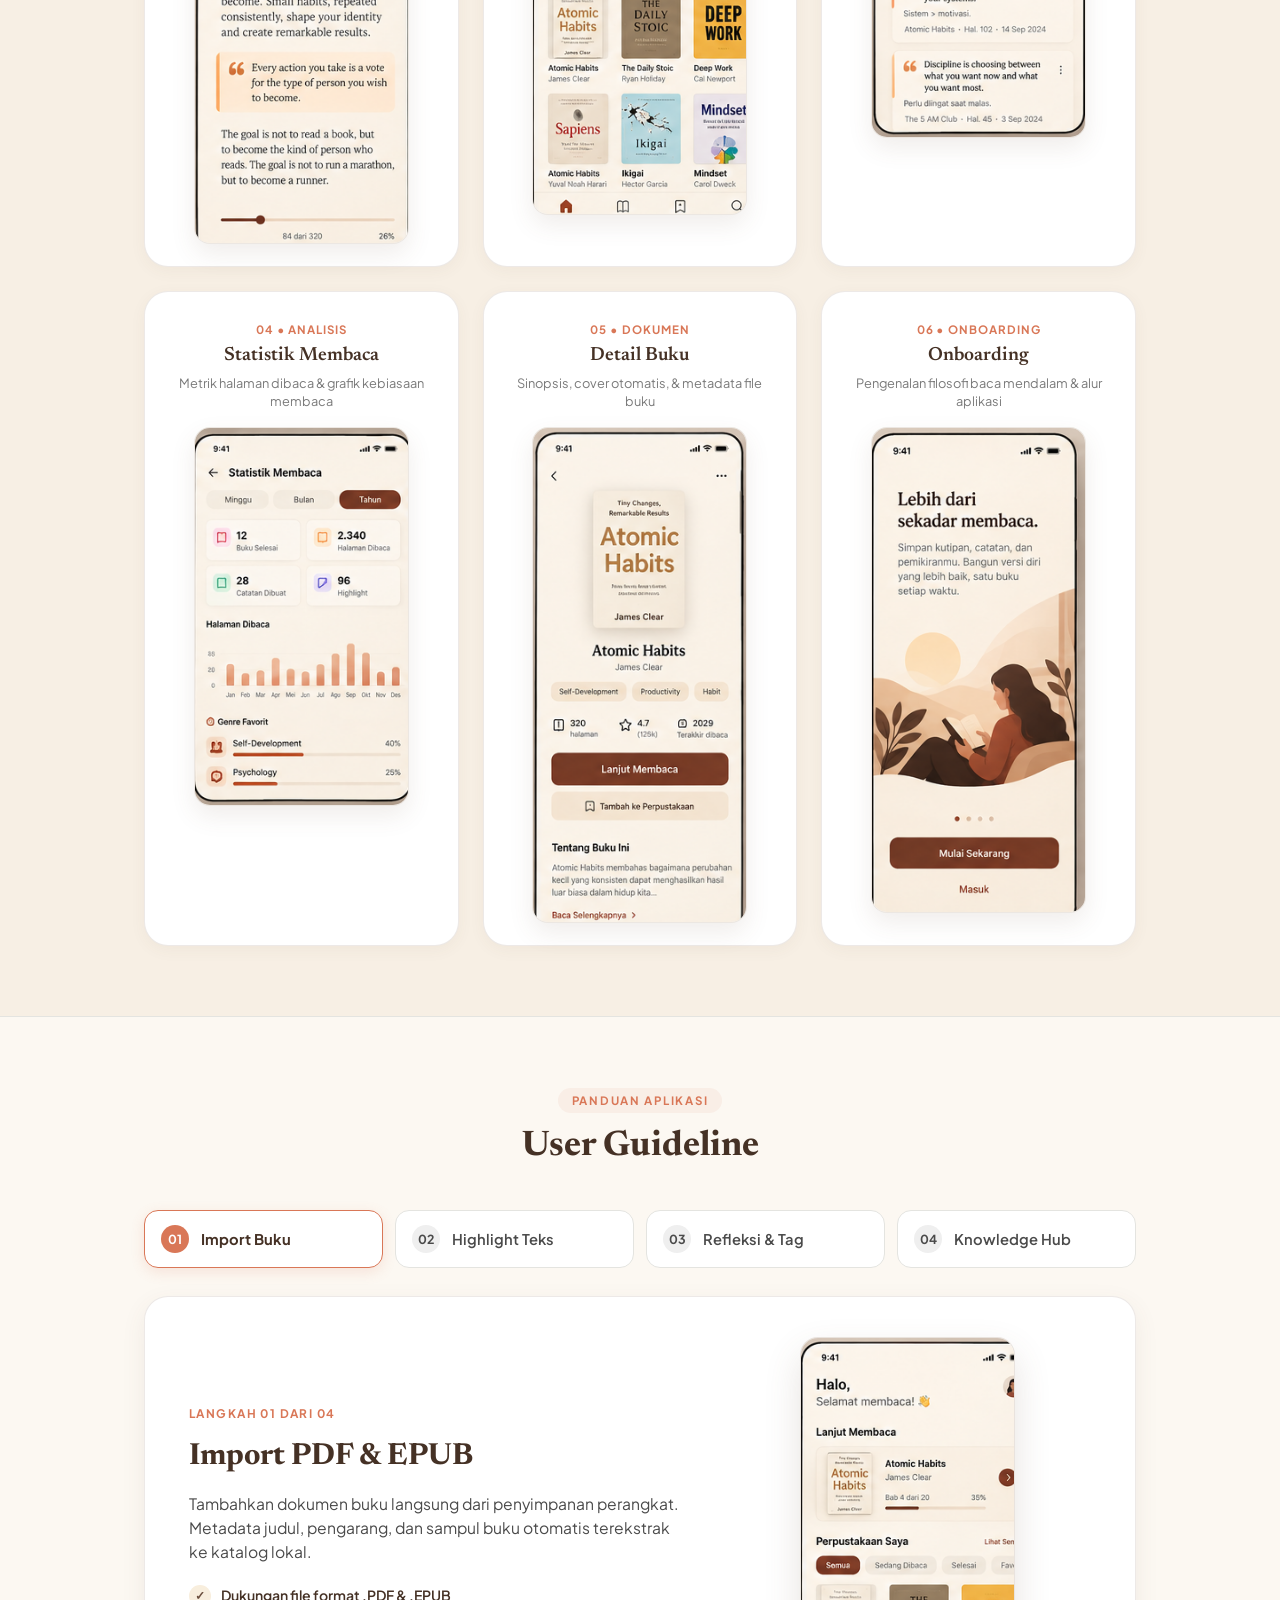
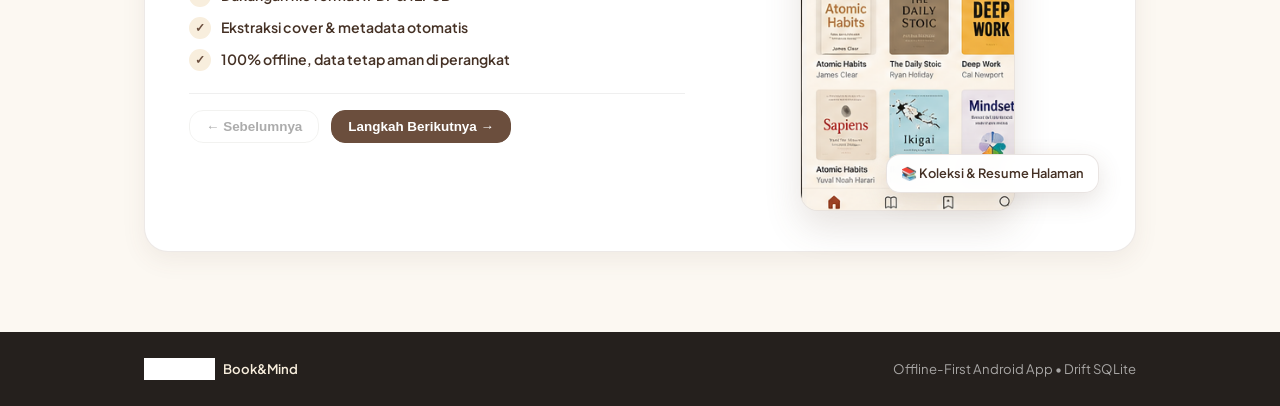
==== commit 62e5802a: "chore(release): rename release APK to BookMind-v.1.0.2.apk and update landing page download links" ====
--- a/landing-page/index.html
+++ b/landing-page/index.html
@@ -31,7 +31,7 @@
         </div>
 
         <!-- Download APK Button -->
-        <a href="https://github.com/smugh/BookMind/releases/download/v.1.0.1/BookMind-v1.0.1.apk" class="btn btn-download-apk" id="downloadApkBtn" aria-label="Download APK" target="_blank" rel="noopener noreferrer" download="BookMind-v1.0.1.apk">
+        <a href="https://github.com/smugh/BookMind/releases/download/v.1.0.2/BookMind-v.1.0.2.apk" class="btn btn-download-apk" id="downloadApkBtn" aria-label="Download APK" target="_blank" rel="noopener noreferrer" download="BookMind-v.1.0.2.apk">
           <svg width="15" height="15" viewBox="0 0 24 24" fill="none" stroke="currentColor" stroke-width="2.5" stroke-linecap="round" stroke-linejoin="round">
             <path d="M21 15v4a2 2 0 0 1-2 2H5a2 2 0 0 1-2-2v-4"></path>
             <polyline points="7 10 12 15 17 10"></polyline>
@@ -52,13 +52,13 @@
         <p class="hero-desc" data-i18n="heroDesc">Personal reading knowledge system offline untuk Android.</p>
 
         <div class="hero-cta">
-          <a href="https://github.com/smugh/BookMind/releases/download/v.1.0.1/BookMind-v1.0.1.apk" class="btn btn-terracotta hero-btn-apk" target="_blank" rel="noopener noreferrer" download="BookMind-v1.0.1.apk">
+          <a href="https://github.com/smugh/BookMind/releases/download/v.1.0.2/BookMind-v.1.0.2.apk" class="btn btn-terracotta hero-btn-apk" target="_blank" rel="noopener noreferrer" download="BookMind-v.1.0.2.apk">
             <svg width="16" height="16" viewBox="0 0 24 24" fill="none" stroke="currentColor" stroke-width="2.5" stroke-linecap="round" stroke-linejoin="round">
               <path d="M21 15v4a2 2 0 0 1-2 2H5a2 2 0 0 1-2-2v-4"></path>
               <polyline points="7 10 12 15 17 10"></polyline>
               <line x1="12" y1="15" x2="12" y2="3"></line>
             </svg>
-            <span data-i18n="heroBtnDownload">Unduh APK (v1.0.1)</span>
+            <span data-i18n="heroBtnDownload">Unduh APK (v1.0.2)</span>
           </a>
           <a href="#screenshots" class="btn btn-secondary" data-i18n="heroBtnScreenshots">Screenshots</a>
           <a href="#user-guideline" class="btn btn-secondary" data-i18n="heroBtnGuideline">User Guideline</a>
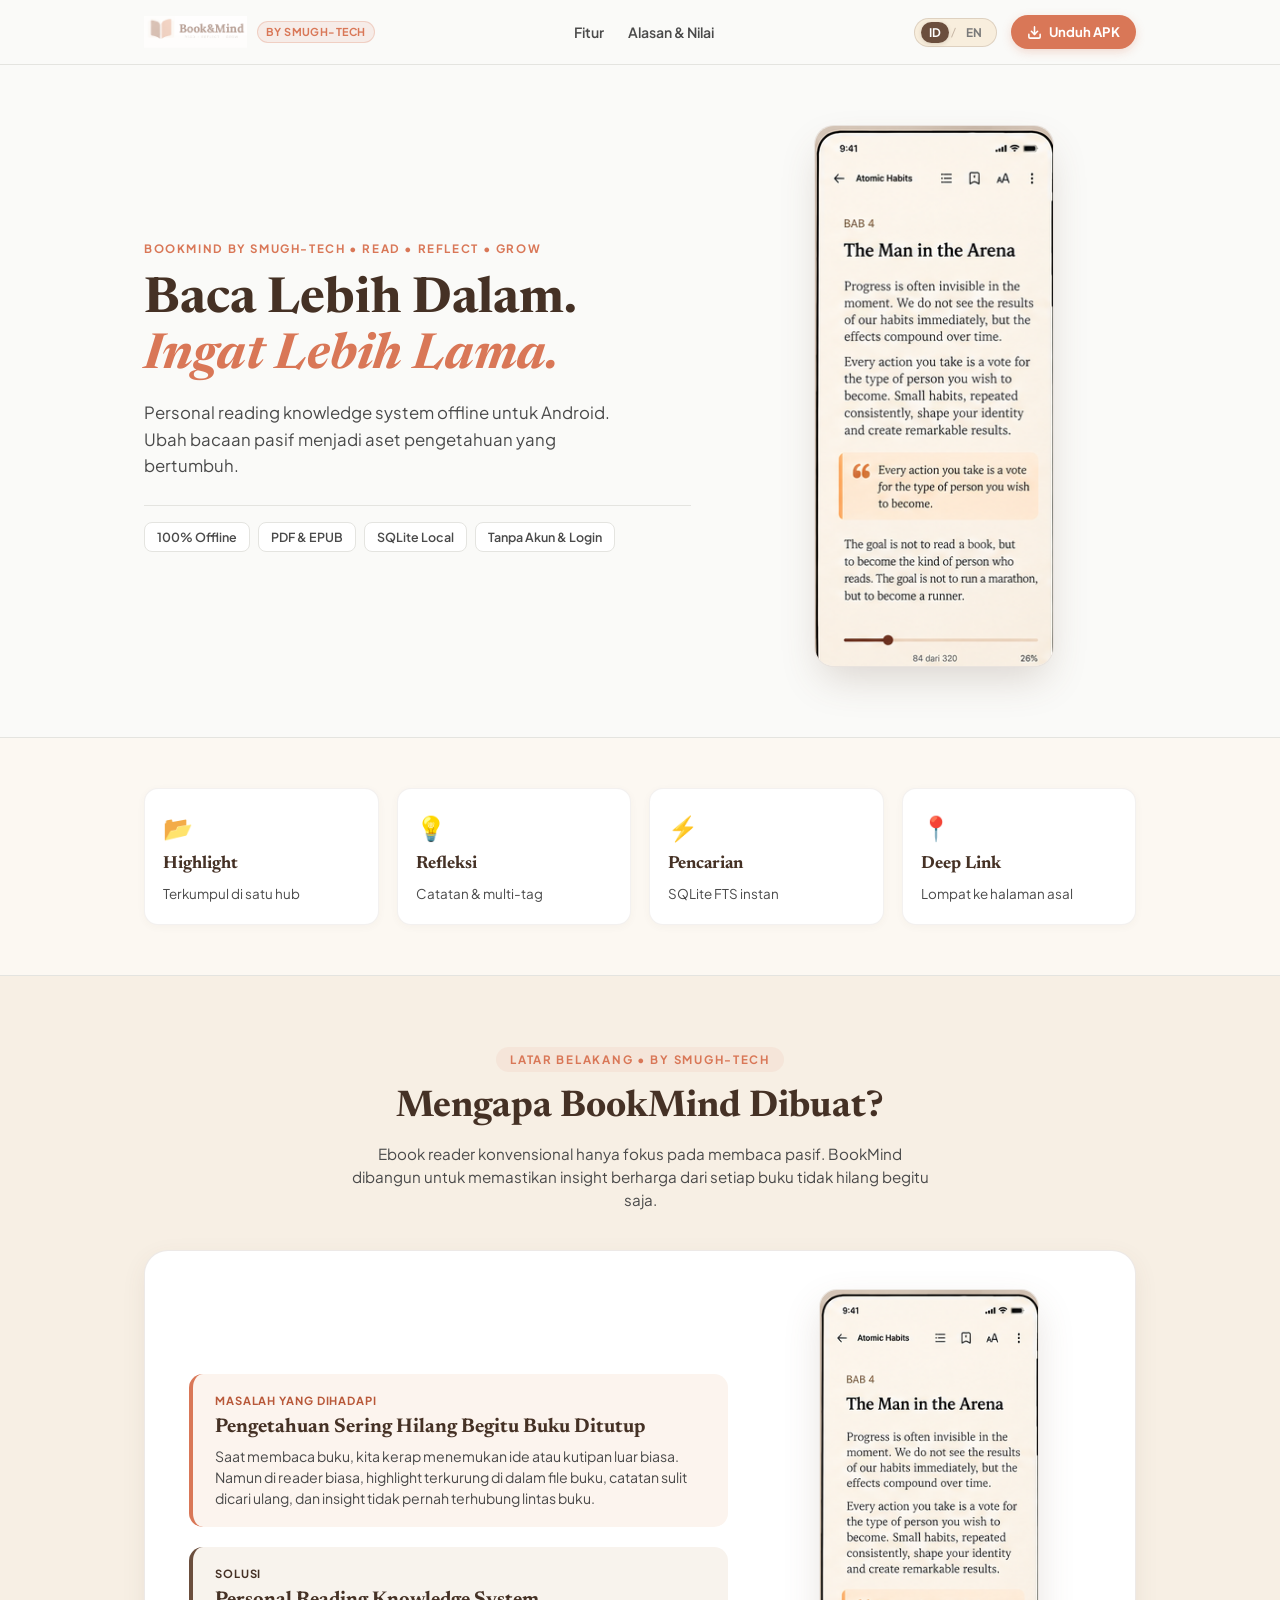
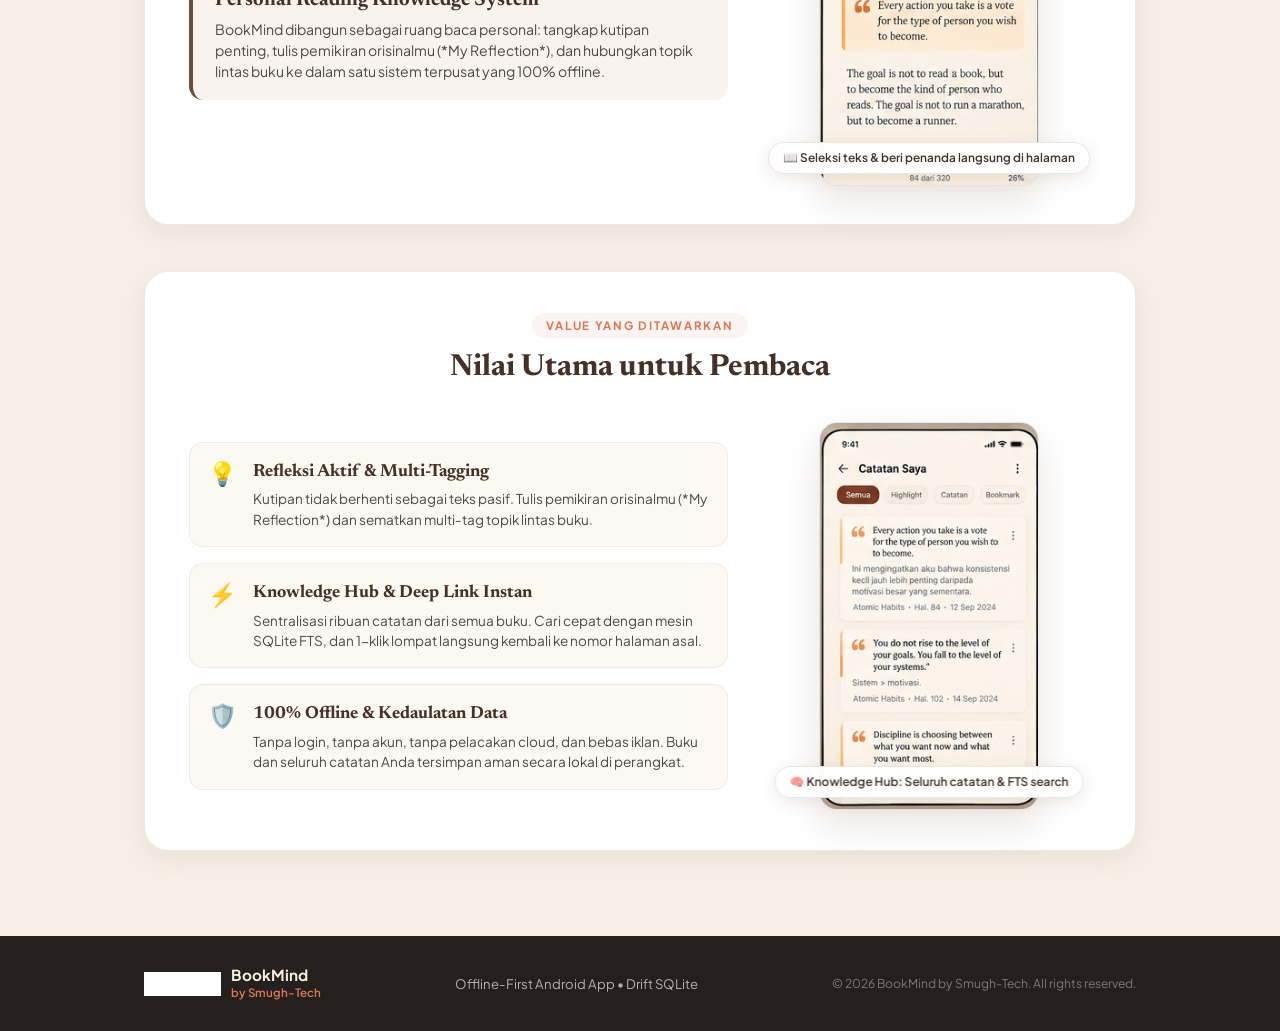
==== commit 44dffd21: "feat(landing-page): revamp layout with why & core values, remove hero CTA buttons and guideline, add" ====
--- a/landing-page/index.html
+++ b/landing-page/index.html
@@ -3,7 +3,7 @@
 <head>
   <meta charset="UTF-8">
   <meta name="viewport" content="width=device-width, initial-scale=1.0">
-  <title>Book&amp;Mind — Personal Reading Knowledge System</title>
+  <title>BookMind by Smugh-Tech — Personal Reading Knowledge System</title>
   <link rel="icon" type="image/png" href="assets/app_icon.png">
   <link rel="stylesheet" href="styles.css">
 </head>
@@ -12,14 +12,14 @@
   <!-- Navbar -->
   <header class="navbar-wrap">
     <div class="container navbar">
-      <a href="#" class="brand-logo" aria-label="Book&amp;Mind Home">
-        <img src="assets/logo_brand.png" alt="Book&amp;Mind">
+      <a href="#" class="brand-logo-wrap" aria-label="BookMind Home">
+        <img src="assets/logo_brand.png" alt="BookMind" class="brand-logo-img">
+        <span class="brand-by-pill">by Smugh-Tech</span>
       </a>
 
       <ul class="nav-links">
         <li><a href="#fitur" class="nav-link" data-i18n="navFeatures">Fitur</a></li>
-        <li><a href="#screenshots" class="nav-link" data-i18n="navScreenshots">Screenshots</a></li>
-        <li><a href="#user-guideline" class="nav-link guide-pill" data-i18n="navGuideline">📖 User Guideline</a></li>
+        <li><a href="#alasan-dan-nilai" class="nav-link" data-i18n="navStory">Alasan &amp; Nilai</a></li>
       </ul>
 
       <div class="nav-actions">
@@ -30,8 +30,8 @@
           <button class="lang-toggle-btn" data-lang="en" id="langEnBtn" aria-label="English">EN</button>
         </div>
 
-        <!-- Download APK Button -->
-        <a href="https://github.com/smugh/BookMind/releases/download/v.1.0.2/BookMind-v.1.0.2.apk" class="btn btn-download-apk" id="downloadApkBtn" aria-label="Download APK" target="_blank" rel="noopener noreferrer" download="BookMind-v.1.0.2.apk">
+        <!-- Download APK Button (Kept only in Navbar) -->
+        <a href="https://github.com/smugh/BookMind/releases/download/v.1.0.1/BookMind-v1.0.1.apk" class="btn btn-download-apk" id="downloadApkBtn" aria-label="Download APK" target="_blank" rel="noopener noreferrer" download="BookMind-v1.0.1.apk">
           <svg width="15" height="15" viewBox="0 0 24 24" fill="none" stroke="currentColor" stroke-width="2.5" stroke-linecap="round" stroke-linejoin="round">
             <path d="M21 15v4a2 2 0 0 1-2 2H5a2 2 0 0 1-2-2v-4"></path>
             <polyline points="7 10 12 15 17 10"></polyline>
@@ -43,38 +43,26 @@
     </div>
   </header>
 
-  <!-- Hero Section -->
+  <!-- Hero Section (Button-free as requested, keeping focus on core message & frameless visual) -->
   <section class="hero">
     <div class="container hero-layout">
       <div class="hero-text">
-        <div class="hero-tagline" data-i18n="heroTagline">READ &bull; REFLECT &bull; GROW</div>
+        <div class="hero-tagline" data-i18n="heroTagline">BOOKMIND BY SMUGH-TECH &bull; READ &bull; REFLECT &bull; GROW</div>
         <h1 class="hero-title" data-i18n="heroTitle">Baca Lebih Dalam.<br><span>Ingat Lebih Lama.</span></h1>
-        <p class="hero-desc" data-i18n="heroDesc">Personal reading knowledge system offline untuk Android.</p>
-
-        <div class="hero-cta">
-          <a href="https://github.com/smugh/BookMind/releases/download/v.1.0.2/BookMind-v.1.0.2.apk" class="btn btn-terracotta hero-btn-apk" target="_blank" rel="noopener noreferrer" download="BookMind-v.1.0.2.apk">
-            <svg width="16" height="16" viewBox="0 0 24 24" fill="none" stroke="currentColor" stroke-width="2.5" stroke-linecap="round" stroke-linejoin="round">
-              <path d="M21 15v4a2 2 0 0 1-2 2H5a2 2 0 0 1-2-2v-4"></path>
-              <polyline points="7 10 12 15 17 10"></polyline>
-              <line x1="12" y1="15" x2="12" y2="3"></line>
-            </svg>
-            <span data-i18n="heroBtnDownload">Unduh APK (v1.0.2)</span>
-          </a>
-          <a href="#screenshots" class="btn btn-secondary" data-i18n="heroBtnScreenshots">Screenshots</a>
-          <a href="#user-guideline" class="btn btn-secondary" data-i18n="heroBtnGuideline">User Guideline</a>
-        </div>
+        <p class="hero-desc" data-i18n="heroDesc">Personal reading knowledge system offline untuk Android. Ubah bacaan pasif menjadi aset pengetahuan yang bertumbuh.</p>
 
         <div class="hero-pills">
           <div class="pill-item" data-i18n="heroPillOffline">100% Offline</div>
           <div class="pill-item" data-i18n="heroPillFormats">PDF &amp; EPUB</div>
           <div class="pill-item" data-i18n="heroPillSqlite">SQLite Local</div>
+          <div class="pill-item" data-i18n="heroPillNoAccount">Tanpa Akun &amp; Login</div>
         </div>
       </div>
 
       <!-- Hero Screen (Frameless & Clean) -->
       <div class="hero-phone-wrap">
         <div class="hero-screen-wrap">
-          <img src="assets/reader_highlight.png" alt="Book&amp;Mind Reader" class="hero-screen-img" id="heroImg">
+          <img src="assets/reader_highlight.png" alt="BookMind Reader" class="hero-screen-img" id="heroImg">
         </div>
       </div>
     </div>
@@ -111,157 +99,91 @@
     </div>
   </section>
 
-  <!-- Screenshots Showcase (Frameless, Clean, Non-clickable) -->
-  <section class="ui-section" id="screenshots">
+  <!-- Section: Alasan Dibuatnya APK ini & Value yang Ditawarkan -->
+  <section class="story-section" id="alasan-dan-nilai">
     <div class="container">
+      <!-- Section Header -->
       <div class="section-head">
-        <div class="section-tag" data-i18n="screensTag">ANTARMUKA APLIKASI</div>
-        <h2 data-i18n="screensTitle">Screenshots</h2>
-        <p class="section-sub" data-i18n="screensSub">Antarmuka minimalis bernuansa buku fisik yang dirancang untuk fokus membaca tanpa distraksi.</p>
-      </div>
-
-      <div class="ui-grid-6">
-        <!-- 01: Reader & Highlight -->
-        <div class="ui-card">
-          <div class="ui-card-meta">
-            <span class="ui-card-tag" data-i18n="card1Tag">01 &bull; PEMBACA</span>
-            <h3 class="ui-card-title" data-i18n="card1Title">Reader &amp; Highlight</h3>
-            <p class="ui-card-desc" data-i18n="card1Desc">Anotasi multi-warna &amp; navigasi progres membaca</p>
-          </div>
-          <div class="ui-screen-wrap">
-            <img src="assets/reader_highlight.png" alt="Reader &amp; Highlight" class="ui-screen-img" id="screenImg1" loading="lazy">
-          </div>
-        </div>
-
-        <!-- 02: Perpustakaan -->
-        <div class="ui-card">
-          <div class="ui-card-meta">
-            <span class="ui-card-tag" data-i18n="card2Tag">02 &bull; KATALOG</span>
-            <h3 class="ui-card-title" data-i18n="card2Title">Perpustakaan</h3>
-            <p class="ui-card-desc" data-i18n="card2Desc">Koleksi offline &amp; filter status baca terorganisir</p>
-          </div>
-          <div class="ui-screen-wrap">
-            <img src="assets/home_library.png" alt="Perpustakaan" class="ui-screen-img" id="screenImg2" loading="lazy">
-          </div>
-        </div>
-
-        <!-- 03: Knowledge Hub -->
-        <div class="ui-card">
-          <div class="ui-card-meta">
-            <span class="ui-card-tag" data-i18n="card3Tag">03 &bull; INSIGHT</span>
-            <h3 class="ui-card-title" data-i18n="card3Title">Knowledge Hub</h3>
-            <p class="ui-card-desc" data-i18n="card3Desc">Sentralisasi kutipan, refleksi, &amp; pencarian cepat</p>
-          </div>
-          <div class="ui-screen-wrap">
-            <img src="assets/knowledge_hub.png" alt="Knowledge Hub" class="ui-screen-img" id="screenImg3" loading="lazy">
-          </div>
-        </div>
-
-        <!-- 04: Statistik Membaca -->
-        <div class="ui-card">
-          <div class="ui-card-meta">
-            <span class="ui-card-tag" data-i18n="card4Tag">04 &bull; ANALISIS</span>
-            <h3 class="ui-card-title" data-i18n="card4Title">Statistik Membaca</h3>
-            <p class="ui-card-desc" data-i18n="card4Desc">Metrik halaman dibaca &amp; grafik kebiasaan membaca</p>
-          </div>
-          <div class="ui-screen-wrap">
-            <img src="assets/reading_stats.png" alt="Statistik Membaca" class="ui-screen-img" id="screenImg4" loading="lazy">
-          </div>
-        </div>
-
-        <!-- 05: Detail Buku -->
-        <div class="ui-card">
-          <div class="ui-card-meta">
-            <span class="ui-card-tag" data-i18n="card5Tag">05 &bull; DOKUMEN</span>
-            <h3 class="ui-card-title" data-i18n="card5Title">Detail Buku</h3>
-            <p class="ui-card-desc" data-i18n="card5Desc">Sinopsis, cover otomatis, &amp; metadata file buku</p>
-          </div>
-          <div class="ui-screen-wrap">
-            <img src="assets/book_detail.png" alt="Detail Buku" class="ui-screen-img" id="screenImg5" loading="lazy">
-          </div>
-        </div>
-
-        <!-- 06: Onboarding -->
-        <div class="ui-card">
-          <div class="ui-card-meta">
-            <span class="ui-card-tag" data-i18n="card6Tag">06 &bull; ONBOARDING</span>
-            <h3 class="ui-card-title" data-i18n="card6Title">Onboarding</h3>
-            <p class="ui-card-desc" data-i18n="card6Desc">Pengenalan filosofi baca mendalam &amp; alur aplikasi</p>
-          </div>
-          <div class="ui-screen-wrap">
-            <img src="assets/onboarding.png" alt="Onboarding" class="ui-screen-img" id="screenImg6" loading="lazy">
-          </div>
-        </div>
-      </div>
-    </div>
-  </section>
-
-  <!-- User Guideline (Enhanced & Frameless Showcase) -->
-  <section class="guideline-section" id="user-guideline">
-    <div class="container">
-      <div class="section-head">
-        <div class="section-tag" data-i18n="guideSectionTag">PANDUAN APLIKASI</div>
-        <h2 data-i18n="guideSectionTitle">User Guideline</h2>
-      </div>
-
-      <!-- Segmented Stepper Bar -->
-      <div class="guide-stepper-bar">
-        <div class="g-step-tab active" data-step="1">
-          <span class="g-num-badge">01</span>
-          <span class="g-step-title" data-i18n="guideTab1">Import Buku</span>
-        </div>
-        <div class="g-step-tab" data-step="2">
-          <span class="g-num-badge">02</span>
-          <span class="g-step-title" data-i18n="guideTab2">Highlight Teks</span>
-        </div>
-        <div class="g-step-tab" data-step="3">
-          <span class="g-num-badge">03</span>
-          <span class="g-step-title" data-i18n="guideTab3">Refleksi &amp; Tag</span>
-        </div>
-        <div class="g-step-tab" data-step="4">
-          <span class="g-num-badge">04</span>
-          <span class="g-step-title" data-i18n="guideTab4">Knowledge Hub</span>
-        </div>
-      </div>
-
-      <!-- Main Showcase Card (2-Column Split) -->
-      <div class="guide-showcase-card">
-        <!-- Left Column: Step Details -->
-        <div class="guide-info-side">
-          <div class="guide-step-tag" id="guideTag">LANGKAH 01 DARI 04</div>
-          <h3 class="guide-step-h3" id="guideTitle">Import PDF &amp; EPUB</h3>
-          <p class="guide-step-lead" id="guideLead">
-            Tambahkan dokumen buku langsung dari penyimpanan perangkat. Metadata judul, pengarang, dan sampul buku otomatis terekstrak ke katalog lokal.
-          </p>
-
-          <ul class="guide-bullet-list" id="guideBullets">
-            <li class="guide-bullet-item">
-              <span class="guide-bullet-icon">✓</span>
-              <span>Dukungan file format .PDF &amp; .EPUB</span>
-            </li>
-            <li class="guide-bullet-item">
-              <span class="guide-bullet-icon">✓</span>
-              <span>Ekstraksi cover &amp; metadata otomatis</span>
-            </li>
-            <li class="guide-bullet-item">
-              <span class="guide-bullet-icon">✓</span>
-              <span>100% offline, data tetap aman di perangkat</span>
-            </li>
-          </ul>
-
-          <div class="guide-actions-row">
-            <button class="guide-step-btn" id="guidePrev">&larr; Sebelumnya</button>
-            <button class="guide-step-btn next-btn" id="guideNext">Langkah Berikutnya &rarr;</button>
-          </div>
-        </div>
-
-        <!-- Right Column: Frameless Clean Screenshot Showcase -->
-        <div class="guide-mockup-side">
-          <div class="guide-screen-wrap">
-            <img src="assets/home_library.png" alt="Preview Panduan" class="guide-screen-img" id="guideImg">
-          </div>
-          <div class="guide-floating-badge" id="guideBadge">
-            📚 Koleksi &amp; Resume Halaman
+        <div class="section-tag" data-i18n="storyTag">LATAR BELAKANG &bull; BY SMUGH-TECH</div>
+        <h2 data-i18n="storyTitle">Mengapa BookMind Dibuat?</h2>
+        <p class="section-sub" data-i18n="storySub">Ebook reader konvensional hanya fokus pada membaca pasif. BookMind dibangun untuk memastikan insight berharga dari setiap buku tidak hilang begitu saja.</p>
+      </div>
+
+      <!-- Story Split: Problem vs Solution with Reader Highlight Image -->
+      <div class="story-card-split">
+        <div class="story-info-col">
+          <!-- Problem Box -->
+          <div class="story-box story-box-problem">
+            <div class="story-box-badge" data-i18n="problemTag">MASALAH YANG DIHADAPI</div>
+            <h3 data-i18n="problemTitle">Pengetahuan Sering Hilang Begitu Buku Ditutup</h3>
+            <p data-i18n="problemDesc">
+              Saat membaca buku, kita kerap menemukan ide atau kutipan luar biasa. Namun di reader biasa, highlight terkurung di dalam file buku, catatan sulit dicari ulang, dan insight tidak pernah terhubung lintas buku.
+            </p>
+          </div>
+
+          <!-- Solution Box -->
+          <div class="story-box story-box-solution">
+            <div class="story-box-badge" data-i18n="solutionTag">SOLUSI</div>
+            <h3 data-i18n="solutionTitle">Personal Reading Knowledge System</h3>
+            <p data-i18n="solutionDesc">
+              BookMind dibangun sebagai ruang baca personal: tangkap kutipan penting, tulis pemikiran orisinalmu (*My Reflection*), dan hubungkan topik lintas buku ke dalam satu sistem terpusat yang 100% offline.
+            </p>
+          </div>
+        </div>
+
+        <div class="story-img-col">
+          <div class="story-screen-wrap">
+            <img src="assets/reader_highlight.png" alt="Reader Highlight UI" class="story-screen-img" id="storyImg1">
+            <div class="story-floating-caption" data-i18n="storyImg1Caption">
+              📖 Seleksi teks &amp; beri penanda langsung di halaman
+            </div>
+          </div>
+        </div>
+      </div>
+
+      <!-- Core Values Layout with Knowledge Hub Image -->
+      <div class="values-wrapper">
+        <div class="values-head">
+          <div class="section-tag" data-i18n="valuesTag">VALUE YANG DITAWARKAN</div>
+          <h2 data-i18n="valuesTitle">Nilai Utama untuk Pembaca</h2>
+        </div>
+
+        <div class="values-layout">
+          <!-- Left: 3 Value Points -->
+          <div class="values-list">
+            <div class="value-item">
+              <div class="value-icon">💡</div>
+              <div class="value-content">
+                <h4 data-i18n="val1Title">Refleksi Aktif &amp; Multi-Tagging</h4>
+                <p data-i18n="val1Desc">Kutipan tidak berhenti sebagai teks pasif. Tulis pemikiran orisinalmu (*My Reflection*) dan sematkan multi-tag topik lintas buku.</p>
+              </div>
+            </div>
+
+            <div class="value-item">
+              <div class="value-icon">⚡</div>
+              <div class="value-content">
+                <h4 data-i18n="val2Title">Knowledge Hub &amp; Deep Link Instan</h4>
+                <p data-i18n="val2Desc">Sentralisasi ribuan catatan dari semua buku. Cari cepat dengan mesin SQLite FTS, dan 1-klik lompat langsung kembali ke nomor halaman asal.</p>
+              </div>
+            </div>
+
+            <div class="value-item">
+              <div class="value-icon">🛡️</div>
+              <div class="value-content">
+                <h4 data-i18n="val3Title">100% Offline &amp; Kedaulatan Data</h4>
+                <p data-i18n="val3Desc">Tanpa login, tanpa akun, tanpa pelacakan cloud, dan bebas iklan. Buku dan seluruh catatan Anda tersimpan aman secara lokal di perangkat.</p>
+              </div>
+            </div>
+          </div>
+
+          <!-- Right: Knowledge Hub UI Showcase -->
+          <div class="values-img-col">
+            <div class="story-screen-wrap">
+              <img src="assets/knowledge_hub.png" alt="Knowledge Hub UI" class="story-screen-img" id="storyImg2">
+              <div class="story-floating-caption" data-i18n="storyImg2Caption">
+                🧠 Knowledge Hub: Seluruh catatan &amp; FTS search
+              </div>
+            </div>
           </div>
         </div>
       </div>
@@ -272,10 +194,14 @@
   <footer class="footer-min">
     <div class="container footer-flex">
       <div class="footer-brand">
-        <img src="assets/logo_brand.png" alt="Book&amp;Mind">
-        <span>Book&amp;Mind</span>
-      </div>
-      <div data-i18n="footerNote">Offline-First Android App &bull; Drift SQLite</div>
+        <img src="assets/logo_brand.png" alt="BookMind">
+        <div class="footer-brand-text">
+          <span class="footer-title">BookMind</span>
+          <span class="footer-by">by Smugh-Tech</span>
+        </div>
+      </div>
+      <div class="footer-center" data-i18n="footerNote">Offline-First Android App &bull; Drift SQLite</div>
+      <div class="footer-copy" data-i18n="footerCopy">&copy; 2026 BookMind by Smugh-Tech. All rights reserved.</div>
     </div>
   </footer>
 
--- a/landing-page/styles.css
+++ b/landing-page/styles.css
@@ -1,5 +1,5 @@
 /* ===================================================================
-   Book&Mind - Minimalist & Presentable Stylesheet
+   BookMind - Minimalist & Presentable Stylesheet
    Palette: Coffee (#6B4E3D), Terracotta (#D97757), Cream (#F8EEDD)
    Neutrals: N900 (#1A1A1A), N700 (#4A4A4A), N500 (#7A7A7A), N300 (#E4E4E0), N100 (#FAFAF8)
    =================================================================== */
@@ -122,7 +122,7 @@
   position: sticky;
   top: 0;
   z-index: 100;
-  background: rgba(250, 250, 248, 0.94);
+  background: rgba(250, 250, 248, 0.95);
   backdrop-filter: blur(12px);
   -webkit-backdrop-filter: blur(12px);
   border-bottom: 1px solid var(--n300);
@@ -135,14 +135,33 @@
   height: 64px;
 }
 
-.brand-logo img {
+.brand-logo-wrap {
+  display: flex;
+  align-items: center;
+  gap: 10px;
+  text-decoration: none;
+}
+
+.brand-logo-img {
   height: 32px;
 }
 
+.brand-by-pill {
+  font-size: 0.68rem;
+  font-weight: 700;
+  color: var(--terracotta);
+  background: rgba(217, 119, 87, 0.1);
+  border: 1px solid rgba(217, 119, 87, 0.25);
+  border-radius: var(--radius-full);
+  padding: 2px 8px;
+  letter-spacing: 0.04em;
+  text-transform: uppercase;
+}
+
 .nav-links {
   display: flex;
   align-items: center;
-  gap: 22px;
+  gap: 24px;
   list-style: none;
 }
 
@@ -155,21 +174,6 @@
 
 .nav-link:hover {
   color: var(--coffee);
-}
-
-.guide-pill {
-  background: var(--cream);
-  color: var(--coffee);
-  padding: 6px 14px;
-  border-radius: var(--radius-full);
-  border: 1px solid rgba(107, 78, 61, 0.2);
-  transition: all 0.2s;
-}
-
-.guide-pill:hover {
-  background: var(--terracotta);
-  color: var(--white);
-  border-color: var(--terracotta);
 }
 
 /* Navbar Actions (Lang Switcher & Download APK) */
@@ -233,6 +237,7 @@
   transition: all 0.2s ease;
   box-shadow: 0 3px 10px rgba(217, 119, 87, 0.25);
   font-family: var(--font-sans);
+  text-decoration: none;
 }
 
 .btn-download-apk:hover {
@@ -249,9 +254,9 @@
   flex-shrink: 0;
 }
 
-/* Hero */
+/* Hero Section */
 .hero {
-  padding: 55px 0 65px;
+  padding: 60px 0 70px;
 }
 
 .hero-layout {
@@ -270,7 +275,7 @@
 .hero-tagline {
   font-size: 0.72rem;
   font-weight: 700;
-  letter-spacing: 0.15em;
+  letter-spacing: 0.14em;
   color: var(--terracotta);
 }
 
@@ -290,22 +295,15 @@
   font-size: 1.05rem;
   color: var(--n700);
   line-height: 1.55;
-  max-width: 460px;
-}
-
-.hero-cta {
-  display: flex;
-  align-items: center;
-  gap: 12px;
-  margin-top: 4px;
+  max-width: 480px;
 }
 
 .hero-pills {
   display: flex;
   flex-wrap: wrap;
   gap: 8px;
-  margin-top: 8px;
-  padding-top: 14px;
+  margin-top: 10px;
+  padding-top: 16px;
   border-top: 1px solid var(--n300);
 }
 
@@ -314,7 +312,7 @@
   font-weight: 600;
   color: var(--n700);
   background: var(--white);
-  padding: 4px 10px;
+  padding: 5px 12px;
   border-radius: var(--radius-sm);
   border: 1px solid var(--n300);
 }
@@ -349,7 +347,7 @@
 
 /* Minimal 4-Grid Features */
 .features-section {
-  padding: 55px 0;
+  padding: 50px 0;
   background: var(--cream-soft);
   border-top: 1px solid var(--n300);
   border-bottom: 1px solid var(--n300);
@@ -391,15 +389,17 @@
   color: var(--n700);
 }
 
-/* UI Showcase - Frameless, Tidy & Clean */
-.ui-section {
-  padding: 70px 0;
+/* ===================================================================
+   SECTION: ALASAN DIBUATNYA & VALUE YANG DITAWARKAN
+   =================================================================== */
+.story-section {
+  padding: 70px 0 85px;
   background: var(--cream-light);
 }
 
 .section-head {
   text-align: center;
-  margin-bottom: 36px;
+  margin-bottom: 38px;
 }
 
 .section-tag {
@@ -417,7 +417,7 @@
 
 .section-head h2 {
   font-family: var(--font-serif);
-  font-size: 2.2rem;
+  font-size: 2.3rem;
   color: var(--coffee-dark);
   margin: 0;
 }
@@ -430,330 +430,201 @@
   line-height: 1.5;
 }
 
-.ui-grid-6 {
+/* Part 1: Problem vs Solution Card Split */
+.story-card-split {
   display: grid;
-  grid-template-columns: repeat(3, 1fr);
-  gap: 24px;
-}
-
-.ui-card {
+  grid-template-columns: 1.25fr 0.75fr;
+  gap: 40px;
+  align-items: center;
   background: var(--white);
   border: 1px solid rgba(107, 78, 61, 0.12);
-  border-radius: 24px;
-  padding: 24px 20px 22px;
-  box-shadow: 0 4px 16px rgba(107, 78, 61, 0.05);
+  border-radius: var(--radius-lg);
+  padding: 38px 44px;
+  box-shadow: var(--shadow-md);
+  margin-bottom: 46px;
+}
+
+.story-info-col {
   display: flex;
   flex-direction: column;
-  align-items: center;
-  text-align: center;
-  transition: all 0.25s cubic-bezier(0.16, 1, 0.3, 1);
-  position: relative;
-  cursor: default;
-}
-
-.ui-card:hover {
-  transform: translateY(-4px);
-  box-shadow: 0 14px 32px rgba(107, 78, 61, 0.11);
-  border-color: rgba(217, 119, 87, 0.35);
-}
-
-.ui-card-meta {
-  margin-bottom: 16px;
-  width: 100%;
-}
-
-.ui-card-tag {
-  display: inline-block;
-  font-size: 0.72rem;
+  gap: 20px;
+}
+
+.story-box {
+  padding: 18px 22px;
+  border-radius: var(--radius-md);
+  border-left: 4.5px solid transparent;
+  display: flex;
+  flex-direction: column;
+  gap: 6px;
+}
+
+.story-box-problem {
+  background: #FCF4EE;
+  border-left-color: var(--terracotta);
+}
+
+.story-box-solution {
+  background: #F8F3ED;
+  border-left-color: var(--coffee);
+}
+
+.story-box-badge {
+  font-size: 0.7rem;
   font-weight: 700;
   letter-spacing: 0.08em;
-  color: var(--terracotta);
   text-transform: uppercase;
-  margin-bottom: 4px;
-}
-
-.ui-card-title {
+}
+
+.story-box-problem .story-box-badge {
+  color: var(--terracotta-dark);
+}
+
+.story-box-solution .story-box-badge {
+  color: var(--coffee-dark);
+}
+
+.story-box h3 {
   font-family: var(--font-serif);
-  font-size: 1.2rem;
-  font-weight: 600;
-  color: var(--coffee-dark);
-  margin-bottom: 4px;
-}
-
-.ui-card-desc {
-  font-size: 0.8rem;
-  color: var(--n500);
-  line-height: 1.4;
-  margin: 0;
-}
-
-/* Frameless Screenshot Presentation */
-.ui-screen-wrap {
+  font-size: 1.25rem;
+  color: var(--coffee-dark);
+  line-height: 1.25;
+}
+
+.story-box p {
+  font-size: 0.88rem;
+  color: var(--n700);
+  line-height: 1.5;
+}
+
+.story-img-col {
+  display: flex;
+  justify-content: center;
+  align-items: center;
+}
+
+/* Frameless Screenshot Presentation in Story Section */
+.story-screen-wrap {
+  position: relative;
+  display: flex;
+  justify-content: center;
+  align-items: center;
+}
+
+.story-screen-img {
   width: 100%;
-  display: flex;
-  justify-content: center;
-  align-items: center;
-}
-
-.ui-screen-img {
-  width: 100%;
-  max-width: 215px;
-  border-radius: 16px;
-  box-shadow: 0 10px 24px rgba(107, 78, 61, 0.10);
+  max-width: 220px;
+  border-radius: 18px;
+  box-shadow: 0 16px 36px rgba(107, 78, 61, 0.15);
   border: 1px solid rgba(107, 78, 61, 0.10);
   background: #FAF8F5;
   display: block;
   transition: transform 0.25s ease, box-shadow 0.25s ease;
 }
 
-.ui-card:hover .ui-screen-img {
-  transform: translateY(-2px);
-  box-shadow: 0 14px 28px rgba(107, 78, 61, 0.14);
-}
-
-/* ===================================================================
-   ENHANCED USER GUIDELINE (Frameless 2-Column Showcase)
-   =================================================================== */
-.guideline-section {
-  padding: 70px 0 80px;
-  background: var(--cream-soft);
-  border-top: 1px solid var(--n300);
-}
-
-/* Stepper Navigation Bar */
-.guide-stepper-bar {
+.story-screen-img:hover {
+  transform: translateY(-4px);
+  box-shadow: 0 20px 42px rgba(107, 78, 61, 0.20);
+}
+
+.story-floating-caption {
+  position: absolute;
+  bottom: 12px;
+  left: 50%;
+  transform: translateX(-50%);
+  background: rgba(255, 255, 255, 0.95);
+  backdrop-filter: blur(8px);
+  border: 1px solid rgba(107, 78, 61, 0.14);
+  border-radius: var(--radius-full);
+  padding: 6px 14px;
+  font-size: 0.74rem;
+  font-weight: 600;
+  color: var(--coffee-dark);
+  white-space: nowrap;
+  box-shadow: 0 4px 16px rgba(107, 78, 61, 0.12);
+}
+
+/* Part 2: Values Layout */
+.values-wrapper {
+  background: var(--white);
+  border: 1px solid rgba(107, 78, 61, 0.12);
+  border-radius: var(--radius-lg);
+  padding: 40px 44px;
+  box-shadow: var(--shadow-md);
+}
+
+.values-head {
+  text-align: center;
+  margin-bottom: 30px;
+}
+
+.values-head h2 {
+  font-family: var(--font-serif);
+  font-size: 1.9rem;
+  color: var(--coffee-dark);
+}
+
+.values-layout {
   display: grid;
-  grid-template-columns: repeat(4, 1fr);
-  gap: 12px;
-  margin-bottom: 28px;
-}
-
-.g-step-tab {
-  background: var(--white);
-  border: 1.5px solid var(--n300);
-  border-radius: var(--radius-md);
-  padding: 14px 16px;
-  cursor: pointer;
-  display: flex;
-  align-items: center;
-  gap: 12px;
-  transition: all 0.22s ease;
-  user-select: none;
-}
-
-.g-step-tab:hover {
-  border-color: rgba(217, 119, 87, 0.5);
-  background: #FFFDFB;
-}
-
-.g-step-tab.active {
-  background: var(--white);
-  border-color: var(--terracotta);
-  box-shadow: 0 4px 14px rgba(217, 119, 87, 0.16);
-}
-
-.g-num-badge {
-  width: 28px;
-  height: 28px;
-  border-radius: 50%;
-  background: var(--n200);
-  color: var(--n700);
-  font-size: 0.78rem;
-  font-weight: 700;
-  display: flex;
-  align-items: center;
-  justify-content: center;
-  flex-shrink: 0;
-  transition: all 0.2s;
-}
-
-.g-step-tab.active .g-num-badge {
-  background: var(--terracotta);
-  color: var(--white);
-}
-
-.g-step-title {
-  font-size: 0.92rem;
-  font-weight: 600;
-  color: var(--n700);
-  transition: color 0.2s;
-}
-
-.g-step-tab.active .g-step-title {
-  color: var(--coffee-dark);
-  font-weight: 700;
-}
-
-/* Main Showcase Card */
-.guide-showcase-card {
-  background: var(--white);
-  border-radius: var(--radius-lg);
-  border: 1px solid rgba(107, 78, 61, 0.12);
-  box-shadow: var(--shadow-md);
-  padding: 40px 44px;
-  display: grid;
-  grid-template-columns: 1.15fr 0.85fr;
-  align-items: center;
+  grid-template-columns: 1.25fr 0.75fr;
   gap: 40px;
-  position: relative;
-}
-
-/* Left Column: Step Details */
-.guide-info-side {
+  align-items: center;
+}
+
+.values-list {
   display: flex;
   flex-direction: column;
   gap: 16px;
 }
 
-.guide-step-tag {
-  font-size: 0.74rem;
-  font-weight: 700;
-  letter-spacing: 0.12em;
-  text-transform: uppercase;
-  color: var(--terracotta);
-}
-
-.guide-step-h3 {
-  font-size: 1.9rem;
-  color: var(--coffee-dark);
-  line-height: 1.2;
-}
-
-.guide-step-lead {
-  font-size: 0.98rem;
+.value-item {
+  display: flex;
+  gap: 16px;
+  align-items: flex-start;
+  padding: 16px 18px;
+  border-radius: var(--radius-md);
+  background: var(--cream-soft);
+  border: 1px solid rgba(107, 78, 61, 0.08);
+  transition: transform 0.2s ease, border-color 0.2s ease, box-shadow 0.2s ease;
+}
+
+.value-item:hover {
+  transform: translateX(4px);
+  border-color: var(--terracotta);
+  box-shadow: var(--shadow-sm);
+}
+
+.value-icon {
+  font-size: 1.45rem;
+  line-height: 1;
+  flex-shrink: 0;
+  margin-top: 2px;
+}
+
+.value-content h4 {
+  font-family: var(--font-serif);
+  font-size: 1.1rem;
+  color: var(--coffee-dark);
+  margin-bottom: 4px;
+}
+
+.value-content p {
+  font-size: 0.85rem;
   color: var(--n700);
-  line-height: 1.55;
-}
-
-.guide-bullet-list {
-  list-style: none;
-  display: flex;
-  flex-direction: column;
-  gap: 10px;
-  margin-top: 4px;
-}
-
-.guide-bullet-item {
-  display: flex;
-  align-items: center;
-  gap: 10px;
-  font-size: 0.88rem;
-  font-weight: 600;
-  color: var(--coffee-dark);
-}
-
-.guide-bullet-icon {
-  width: 22px;
-  height: 22px;
-  border-radius: 50%;
-  background: var(--cream);
-  color: var(--coffee);
-  display: flex;
-  align-items: center;
+  line-height: 1.5;
+}
+
+.values-img-col {
+  display: flex;
   justify-content: center;
-  font-size: 0.78rem;
-  flex-shrink: 0;
-}
-
-/* Nav Buttons inside Step */
-.guide-actions-row {
-  display: flex;
-  align-items: center;
-  gap: 12px;
-  margin-top: 6px;
-  padding-top: 16px;
-  border-top: 1px solid var(--n200);
-}
-
-.guide-step-btn {
-  padding: 8px 16px;
-  border-radius: var(--radius-md);
-  font-size: 0.84rem;
-  font-weight: 600;
-  cursor: pointer;
-  transition: all 0.2s;
-  border: 1px solid var(--n300);
-  background: var(--white);
-  color: var(--n700);
-}
-
-.guide-step-btn:hover {
-  background: var(--cream);
-  color: var(--coffee-dark);
-  border-color: rgba(107, 78, 61, 0.2);
-}
-
-.guide-step-btn.next-btn {
-  background: var(--coffee);
-  color: var(--white);
-  border-color: var(--coffee);
-}
-
-.guide-step-btn.next-btn:hover {
-  background: var(--coffee-dark);
-}
-
-/* Right Column: Frameless Clean Showcase & Floating Badge */
-.guide-mockup-side {
-  position: relative;
-  display: flex;
-  justify-content: center;
-  align-items: center;
-}
-
-.guide-screen-wrap {
-  position: relative;
-  display: flex;
-  justify-content: center;
-  align-items: center;
-}
-
-.guide-screen-img {
-  width: 100%;
-  max-width: 215px;
-  border-radius: 18px;
-  box-shadow: 0 16px 36px rgba(107, 78, 61, 0.16);
-  border: 1px solid rgba(107, 78, 61, 0.12);
-  background: #FAF8F5;
-  display: block;
-  transition: opacity 0.2s ease, transform 0.25s ease;
-}
-
-.guide-screen-img:hover {
-  transform: translateY(-3px);
-}
-
-.guide-floating-badge {
-  position: absolute;
-  bottom: 18px;
-  right: -8px;
-  z-index: 4;
-  background: rgba(255, 255, 255, 0.96);
-  backdrop-filter: blur(8px);
-  padding: 9px 14px;
-  border-radius: var(--radius-md);
-  box-shadow: 0 8px 24px rgba(107, 78, 61, 0.16);
-  border: 1px solid rgba(107, 78, 61, 0.15);
-  font-size: 0.8rem;
-  font-weight: 600;
-  color: var(--coffee-dark);
-  white-space: nowrap;
-  display: flex;
-  align-items: center;
-  gap: 8px;
-  animation: floatSubtle 3.5s ease-in-out infinite alternate;
-}
-
-@keyframes floatSubtle {
-  0% { transform: translateY(0); }
-  100% { transform: translateY(-6px); }
+  align-items: center;
 }
 
 /* Footer */
 .footer-min {
   background: #25201D;
   color: rgba(255, 255, 255, 0.6);
-  padding: 26px 0;
+  padding: 30px 0;
   font-size: 0.82rem;
 }
 
@@ -762,20 +633,45 @@
   justify-content: space-between;
   align-items: center;
   flex-wrap: wrap;
-  gap: 12px;
+  gap: 16px;
 }
 
 .footer-brand {
   display: flex;
   align-items: center;
-  gap: 8px;
+  gap: 10px;
+}
+
+.footer-brand img {
+  height: 24px;
+  filter: brightness(0) invert(1);
+}
+
+.footer-brand-text {
+  display: flex;
+  flex-direction: column;
+}
+
+.footer-title {
   color: var(--cream);
+  font-weight: 700;
+  font-size: 0.95rem;
+  line-height: 1.2;
+}
+
+.footer-by {
+  color: var(--terracotta);
+  font-size: 0.72rem;
   font-weight: 600;
 }
 
-.footer-brand img {
-  height: 22px;
-  filter: brightness(0) invert(1);
+.footer-center {
+  color: rgba(255, 255, 255, 0.65);
+}
+
+.footer-copy {
+  color: rgba(255, 255, 255, 0.4);
+  font-size: 0.76rem;
 }
 
 /* Toast Notice */
@@ -808,28 +704,25 @@
 @media (max-width: 900px) {
   .hero-layout { grid-template-columns: 1fr; text-align: center; }
   .hero-text { align-items: center; }
-  .hero-cta { justify-content: center; }
   .hero-pills { justify-content: center; }
   .features-grid-4 { grid-template-columns: repeat(2, 1fr); }
-  .ui-grid-6 { grid-template-columns: repeat(2, 1fr); gap: 20px; }
-  .guide-stepper-bar { grid-template-columns: repeat(2, 1fr); }
-  .guide-showcase-card { grid-template-columns: 1fr; padding: 32px 24px; text-align: center; }
-  .guide-info-side { align-items: center; }
-  .guide-actions-row { justify-content: center; }
-  .guide-floating-badge { right: auto; bottom: -12px; }
+  .story-card-split { grid-template-columns: 1fr; padding: 32px 24px; text-align: center; }
+  .story-info-col { align-items: center; text-align: left; }
+  .values-layout { grid-template-columns: 1fr; }
+  .values-wrapper { padding: 32px 24px; }
+  .footer-flex { flex-direction: column; text-align: center; gap: 12px; }
 }
 
 @media (max-width: 680px) {
   .navbar { height: auto; padding: 12px 0; flex-wrap: wrap; gap: 12px; }
-  .nav-links { order: 3; width: 100%; justify-content: center; gap: 14px; }
+  .nav-links { order: 3; width: 100%; justify-content: center; gap: 16px; }
   .nav-actions { margin-left: auto; }
 }
 
 @media (max-width: 600px) {
   .hero-title { font-size: 2.2rem; }
   .features-grid-4 { grid-template-columns: 1fr; }
-  .ui-grid-6 { grid-template-columns: 1fr; gap: 18px; }
-  .ui-card { padding: 20px 16px 18px; }
-  .guide-stepper-bar { grid-template-columns: 1fr; }
-  .footer-flex { flex-direction: column; text-align: center; }
-}
+  .story-box { padding: 14px 16px; }
+  .values-wrapper { padding: 24px 16px; }
+  .value-item { flex-direction: column; gap: 8px; }
+}
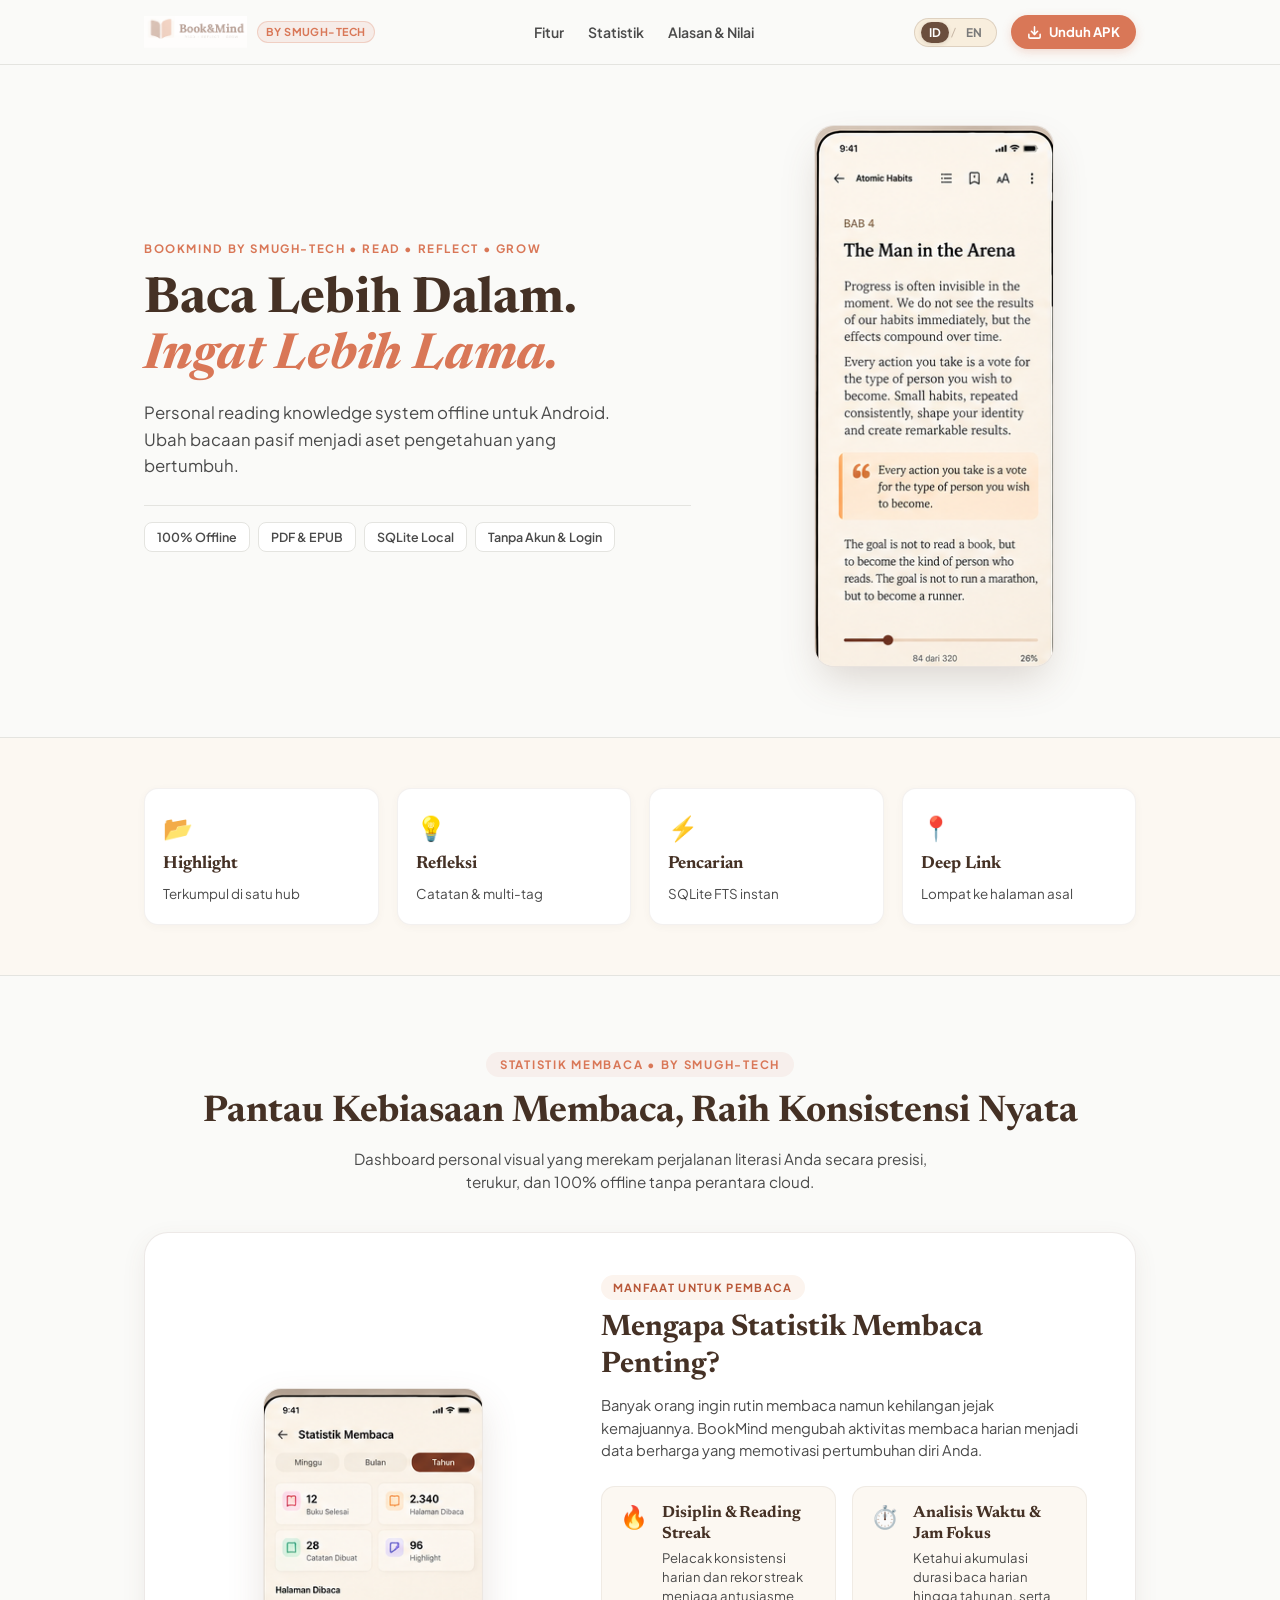
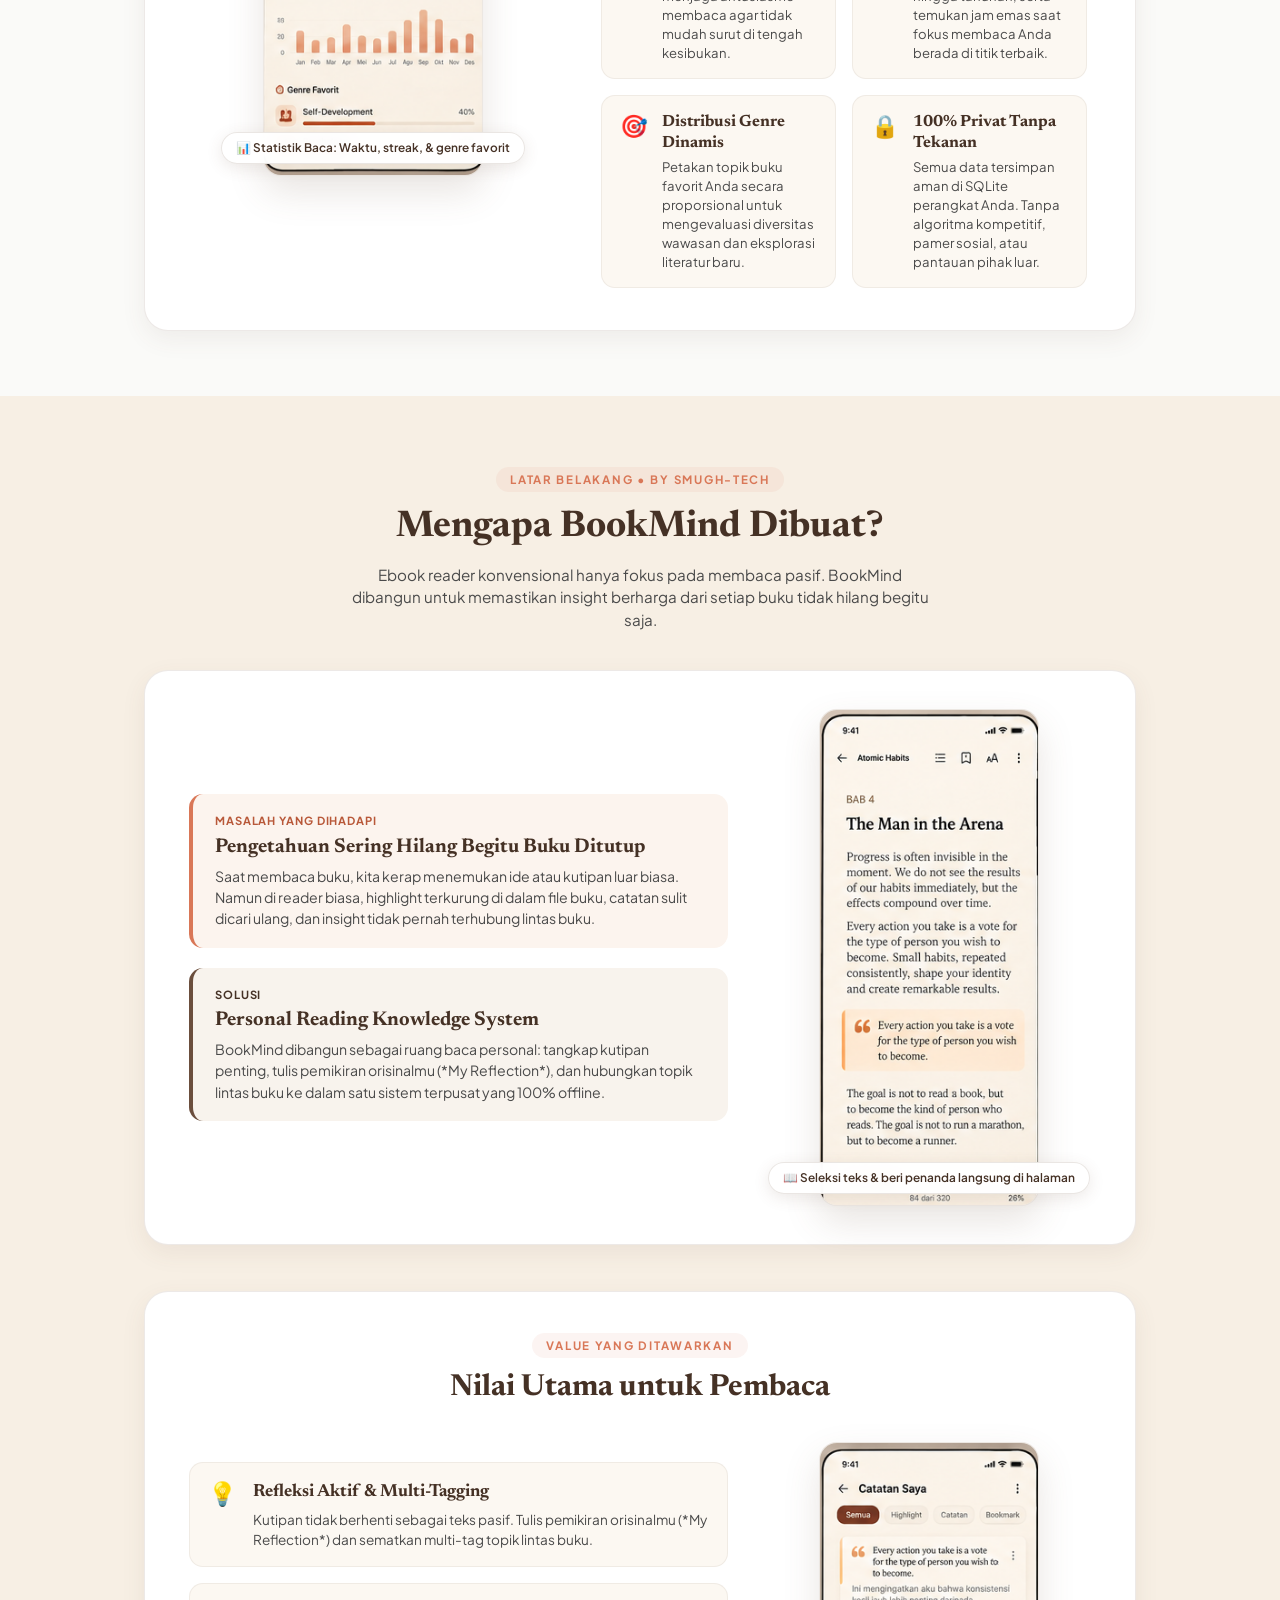
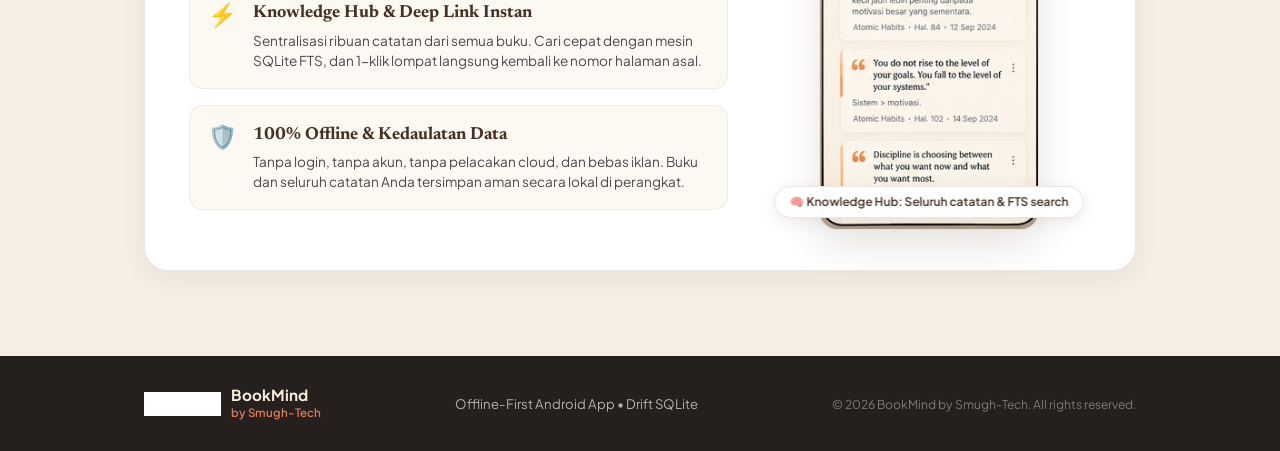
==== commit 4893cce4: "feat(landing-page): add reading stats section with user benefits and update APK download link to v.1" ====
--- a/landing-page/index.html
+++ b/landing-page/index.html
@@ -19,6 +19,7 @@
 
       <ul class="nav-links">
         <li><a href="#fitur" class="nav-link" data-i18n="navFeatures">Fitur</a></li>
+        <li><a href="#statistik" class="nav-link" data-i18n="navStats">Statistik</a></li>
         <li><a href="#alasan-dan-nilai" class="nav-link" data-i18n="navStory">Alasan &amp; Nilai</a></li>
       </ul>
 
@@ -31,7 +32,7 @@
         </div>
 
         <!-- Download APK Button (Kept only in Navbar) -->
-        <a href="https://github.com/smugh/BookMind/releases/download/v.1.0.1/BookMind-v1.0.1.apk" class="btn btn-download-apk" id="downloadApkBtn" aria-label="Download APK" target="_blank" rel="noopener noreferrer" download="BookMind-v1.0.1.apk">
+        <a href="../release/BookMind-v.1.0.3.apk" class="btn btn-download-apk" id="downloadApkBtn" aria-label="Download APK" download="BookMind-v.1.0.3.apk">
           <svg width="15" height="15" viewBox="0 0 24 24" fill="none" stroke="currentColor" stroke-width="2.5" stroke-linecap="round" stroke-linejoin="round">
             <path d="M21 15v4a2 2 0 0 1-2 2H5a2 2 0 0 1-2-2v-4"></path>
             <polyline points="7 10 12 15 17 10"></polyline>
@@ -94,6 +95,72 @@
           <div class="feat-icon">📍</div>
           <h3 data-i18n="feat4Title">Deep Link</h3>
           <span data-i18n="feat4Desc">Lompat ke halaman asal</span>
+        </div>
+      </div>
+    </div>
+  </section>
+
+  <!-- Section: Statistik Membaca & Benefit untuk User -->
+  <section class="stats-section" id="statistik">
+    <div class="container">
+      <!-- Section Header -->
+      <div class="section-head">
+        <div class="section-tag" data-i18n="statsTag">STATISTIK MEMBACA &bull; BY SMUGH-TECH</div>
+        <h2 data-i18n="statsTitle">Pantau Kebiasaan Membaca, Raih Konsistensi Nyata</h2>
+        <p class="section-sub" data-i18n="statsSub">Dashboard personal visual yang merekam perjalanan literasi Anda secara presisi, terukur, dan 100% offline tanpa perantara cloud.</p>
+      </div>
+
+      <!-- Stats Main Showcase & Benefits -->
+      <div class="stats-card-main">
+        <!-- Left: Frameless Screenshot Showcase -->
+        <div class="stats-img-col">
+          <div class="story-screen-wrap">
+            <img src="assets/reading_stats.png" alt="BookMind Reading Stats" class="story-screen-img" id="statsImg">
+            <div class="story-floating-caption" data-i18n="statsImgCaption">
+              📊 Statistik Baca: Waktu, streak, &amp; genre favorit
+            </div>
+          </div>
+        </div>
+
+        <!-- Right: Benefits for User -->
+        <div class="stats-content-col">
+          <div class="stats-badge-lead" data-i18n="statsLead">MANFAAT UNTUK PEMBACA</div>
+          <h3 class="stats-headline" data-i18n="statsHeadline">Mengapa Statistik Membaca Penting?</h3>
+          <p class="stats-lead-desc" data-i18n="statsLeadDesc">Banyak orang ingin rutin membaca namun kehilangan jejak kemajuannya. BookMind mengubah aktivitas membaca harian menjadi data berharga yang memotivasi pertumbuhan diri Anda.</p>
+
+          <div class="stats-benefits-grid">
+            <div class="stats-benefit-item">
+              <div class="stats-benefit-icon">🔥</div>
+              <div class="stats-benefit-info">
+                <h4 data-i18n="statBen1Title">Disiplin &amp; Reading Streak</h4>
+                <p data-i18n="statBen1Desc">Pelacak konsistensi harian dan rekor streak menjaga antusiasme membaca agar tidak mudah surut di tengah kesibukan.</p>
+              </div>
+            </div>
+
+            <div class="stats-benefit-item">
+              <div class="stats-benefit-icon">⏱️</div>
+              <div class="stats-benefit-info">
+                <h4 data-i18n="statBen2Title">Analisis Waktu &amp; Jam Fokus</h4>
+                <p data-i18n="statBen2Desc">Ketahui akumulasi durasi baca harian hingga tahunan, serta temukan jam emas saat fokus membaca Anda berada di titik terbaik.</p>
+              </div>
+            </div>
+
+            <div class="stats-benefit-item">
+              <div class="stats-benefit-icon">🎯</div>
+              <div class="stats-benefit-info">
+                <h4 data-i18n="statBen3Title">Distribusi Genre Dinamis</h4>
+                <p data-i18n="statBen3Desc">Petakan topik buku favorit Anda secara proporsional untuk mengevaluasi diversitas wawasan dan eksplorasi literatur baru.</p>
+              </div>
+            </div>
+
+            <div class="stats-benefit-item">
+              <div class="stats-benefit-icon">🔒</div>
+              <div class="stats-benefit-info">
+                <h4 data-i18n="statBen4Title">100% Privat Tanpa Tekanan</h4>
+                <p data-i18n="statBen4Desc">Semua data tersimpan aman di SQLite perangkat Anda. Tanpa algoritma kompetitif, pamer sosial, atau pantauan pihak luar.</p>
+              </div>
+            </div>
+          </div>
         </div>
       </div>
     </div>
--- a/landing-page/styles.css
+++ b/landing-page/styles.css
@@ -387,6 +387,110 @@
 .feat-card span {
   font-size: 0.84rem;
   color: var(--n700);
+}
+
+/* ===================================================================
+   SECTION: STATISTIK MEMBACA & BENEFIT USER
+   =================================================================== */
+.stats-section {
+  padding: 75px 0 65px;
+  background: var(--n100);
+}
+
+.stats-card-main {
+  display: grid;
+  grid-template-columns: 0.85fr 1.15fr;
+  gap: 48px;
+  align-items: center;
+  background: var(--white);
+  border: 1px solid rgba(107, 78, 61, 0.12);
+  border-radius: var(--radius-lg);
+  padding: 42px 48px;
+  box-shadow: var(--shadow-md);
+}
+
+.stats-img-col {
+  display: flex;
+  justify-content: center;
+  align-items: center;
+}
+
+.stats-content-col {
+  display: flex;
+  flex-direction: column;
+}
+
+.stats-badge-lead {
+  display: inline-block;
+  align-self: flex-start;
+  font-size: 0.7rem;
+  font-weight: 700;
+  letter-spacing: 0.12em;
+  text-transform: uppercase;
+  color: var(--terracotta-dark);
+  background: #FCF4EE;
+  padding: 4px 12px;
+  border-radius: 20px;
+  margin-bottom: 10px;
+}
+
+.stats-headline {
+  font-family: var(--font-serif);
+  font-size: 1.85rem;
+  color: var(--coffee-dark);
+  line-height: 1.25;
+  margin-bottom: 10px;
+}
+
+.stats-lead-desc {
+  font-size: 0.92rem;
+  color: var(--n700);
+  line-height: 1.55;
+  margin-bottom: 24px;
+}
+
+.stats-benefits-grid {
+  display: grid;
+  grid-template-columns: repeat(2, 1fr);
+  gap: 16px;
+}
+
+.stats-benefit-item {
+  display: flex;
+  gap: 14px;
+  align-items: flex-start;
+  background: var(--cream-soft);
+  border: 1px solid rgba(107, 78, 61, 0.08);
+  border-radius: var(--radius-md);
+  padding: 16px 18px;
+  transition: transform 0.2s ease, border-color 0.2s ease, box-shadow 0.2s ease;
+}
+
+.stats-benefit-item:hover {
+  transform: translateY(-2px);
+  border-color: var(--terracotta);
+  box-shadow: var(--shadow-sm);
+}
+
+.stats-benefit-icon {
+  font-size: 1.4rem;
+  line-height: 1;
+  flex-shrink: 0;
+  margin-top: 2px;
+}
+
+.stats-benefit-info h4 {
+  font-family: var(--font-serif);
+  font-size: 1.02rem;
+  color: var(--coffee-dark);
+  margin-bottom: 4px;
+  line-height: 1.25;
+}
+
+.stats-benefit-info p {
+  font-size: 0.82rem;
+  color: var(--n700);
+  line-height: 1.45;
 }
 
 /* ===================================================================
@@ -706,6 +810,12 @@
   .hero-text { align-items: center; }
   .hero-pills { justify-content: center; }
   .features-grid-4 { grid-template-columns: repeat(2, 1fr); }
+  .stats-card-main { grid-template-columns: 1fr; padding: 32px 24px; text-align: center; gap: 32px; }
+  .stats-content-col { align-items: center; text-align: left; }
+  .stats-badge-lead { align-self: center; }
+  .stats-headline { text-align: center; }
+  .stats-lead-desc { text-align: center; }
+  .stats-benefits-grid { grid-template-columns: 1fr; }
   .story-card-split { grid-template-columns: 1fr; padding: 32px 24px; text-align: center; }
   .story-info-col { align-items: center; text-align: left; }
   .values-layout { grid-template-columns: 1fr; }
@@ -722,6 +832,8 @@
 @media (max-width: 600px) {
   .hero-title { font-size: 2.2rem; }
   .features-grid-4 { grid-template-columns: 1fr; }
+  .stats-card-main { padding: 24px 16px; }
+  .stats-benefit-item { flex-direction: column; gap: 8px; }
   .story-box { padding: 14px 16px; }
   .values-wrapper { padding: 24px 16px; }
   .value-item { flex-direction: column; gap: 8px; }
